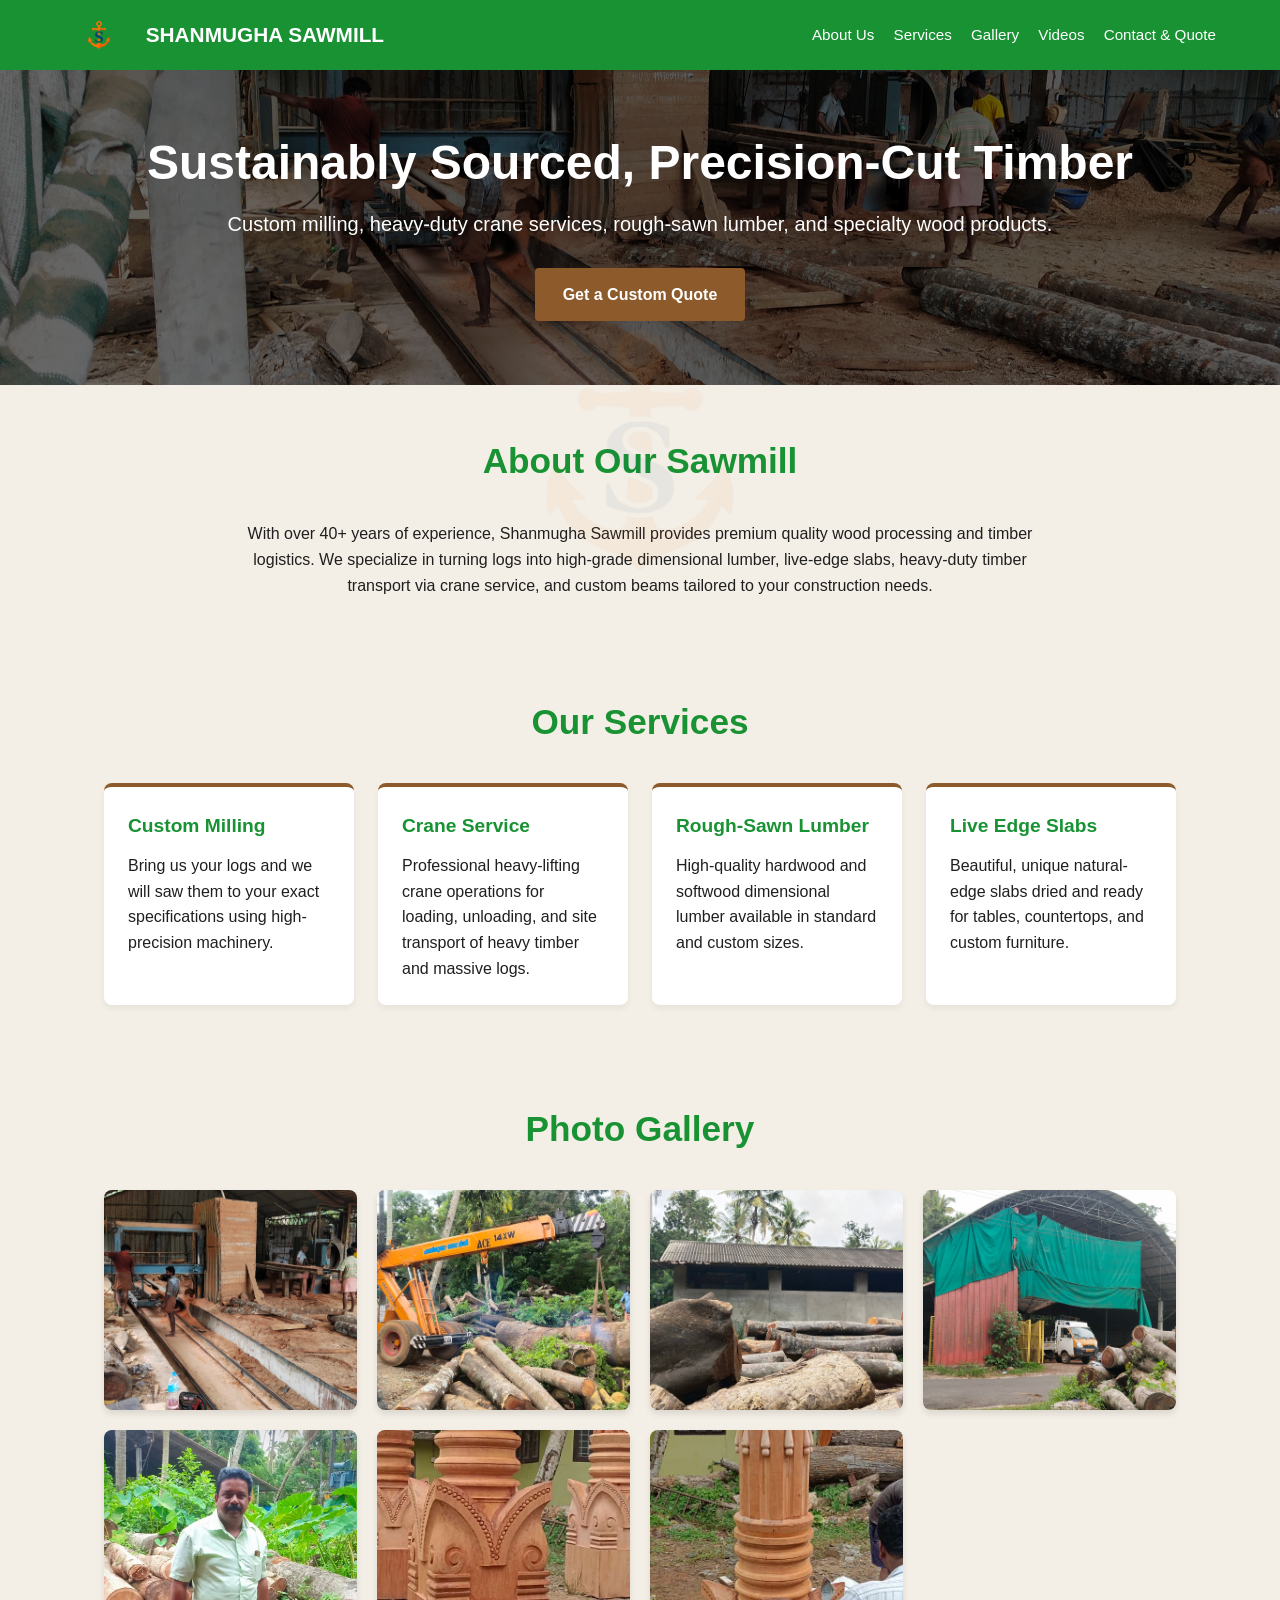
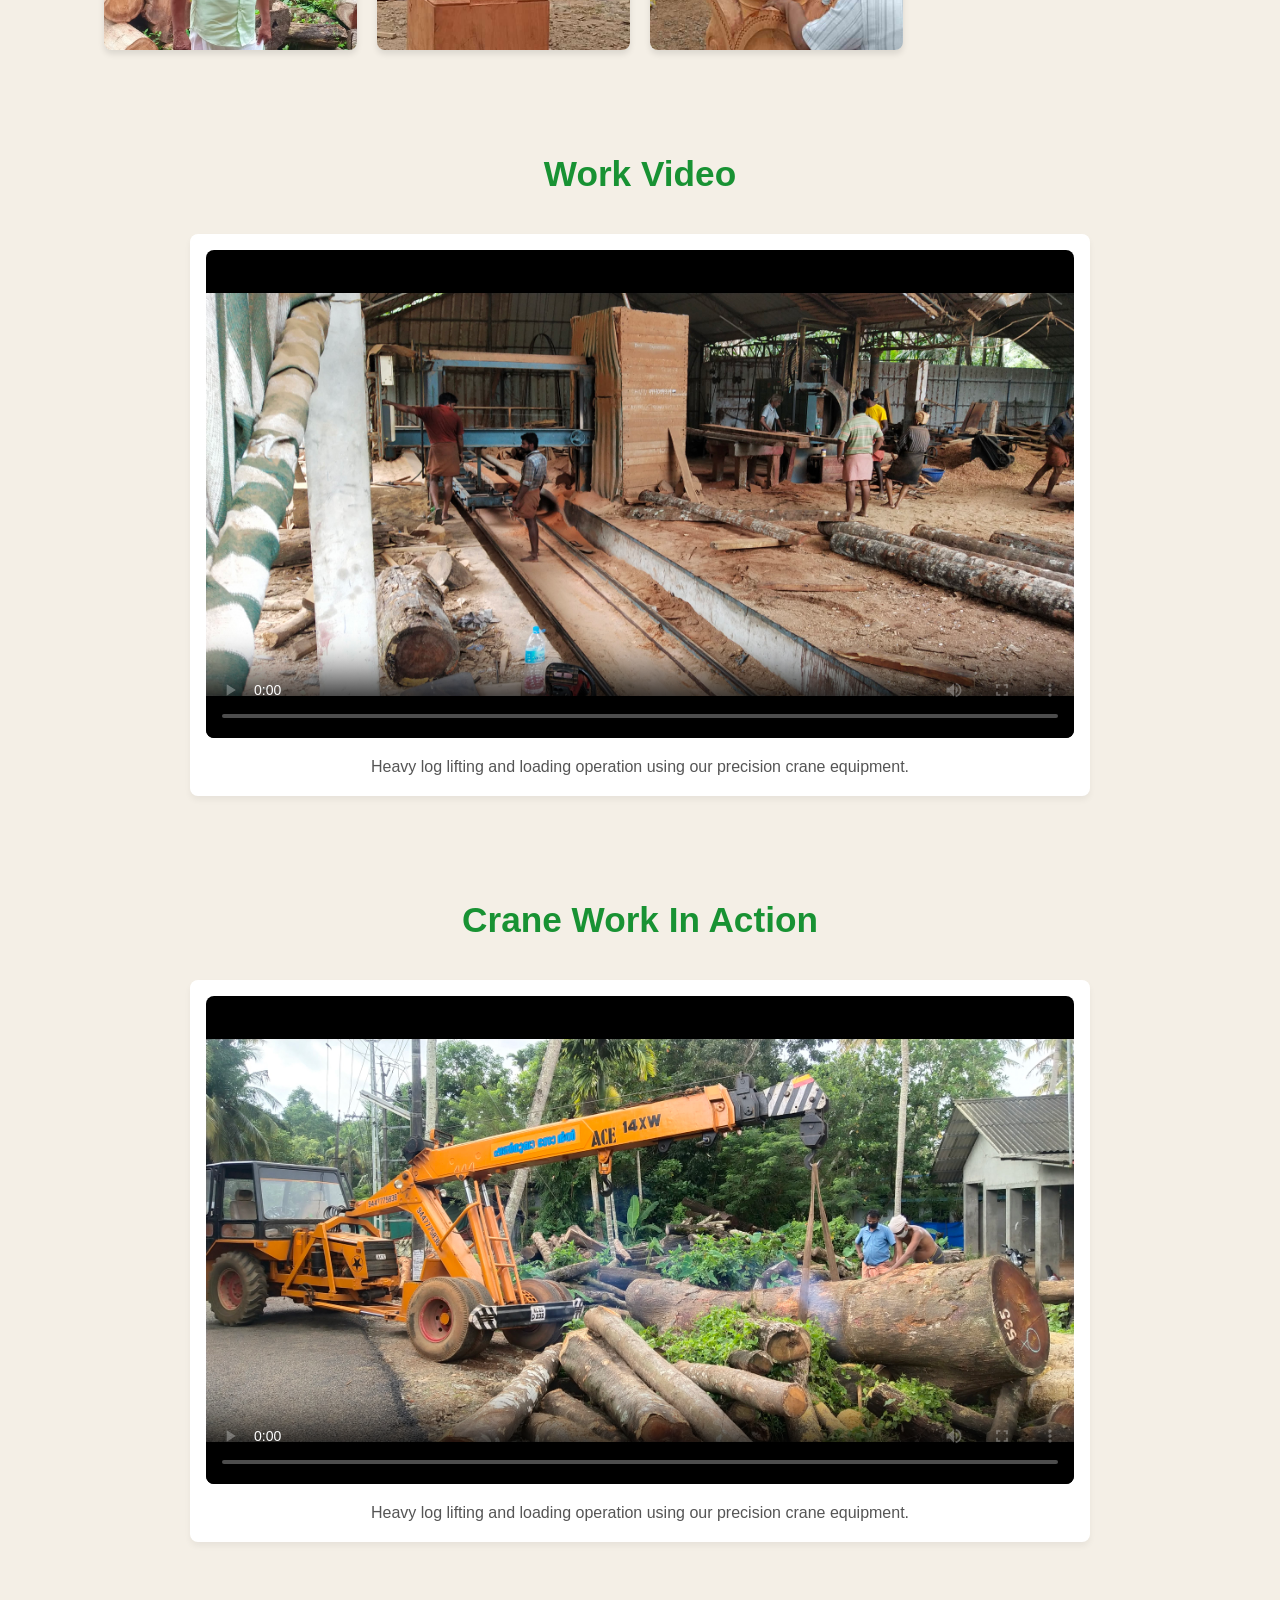
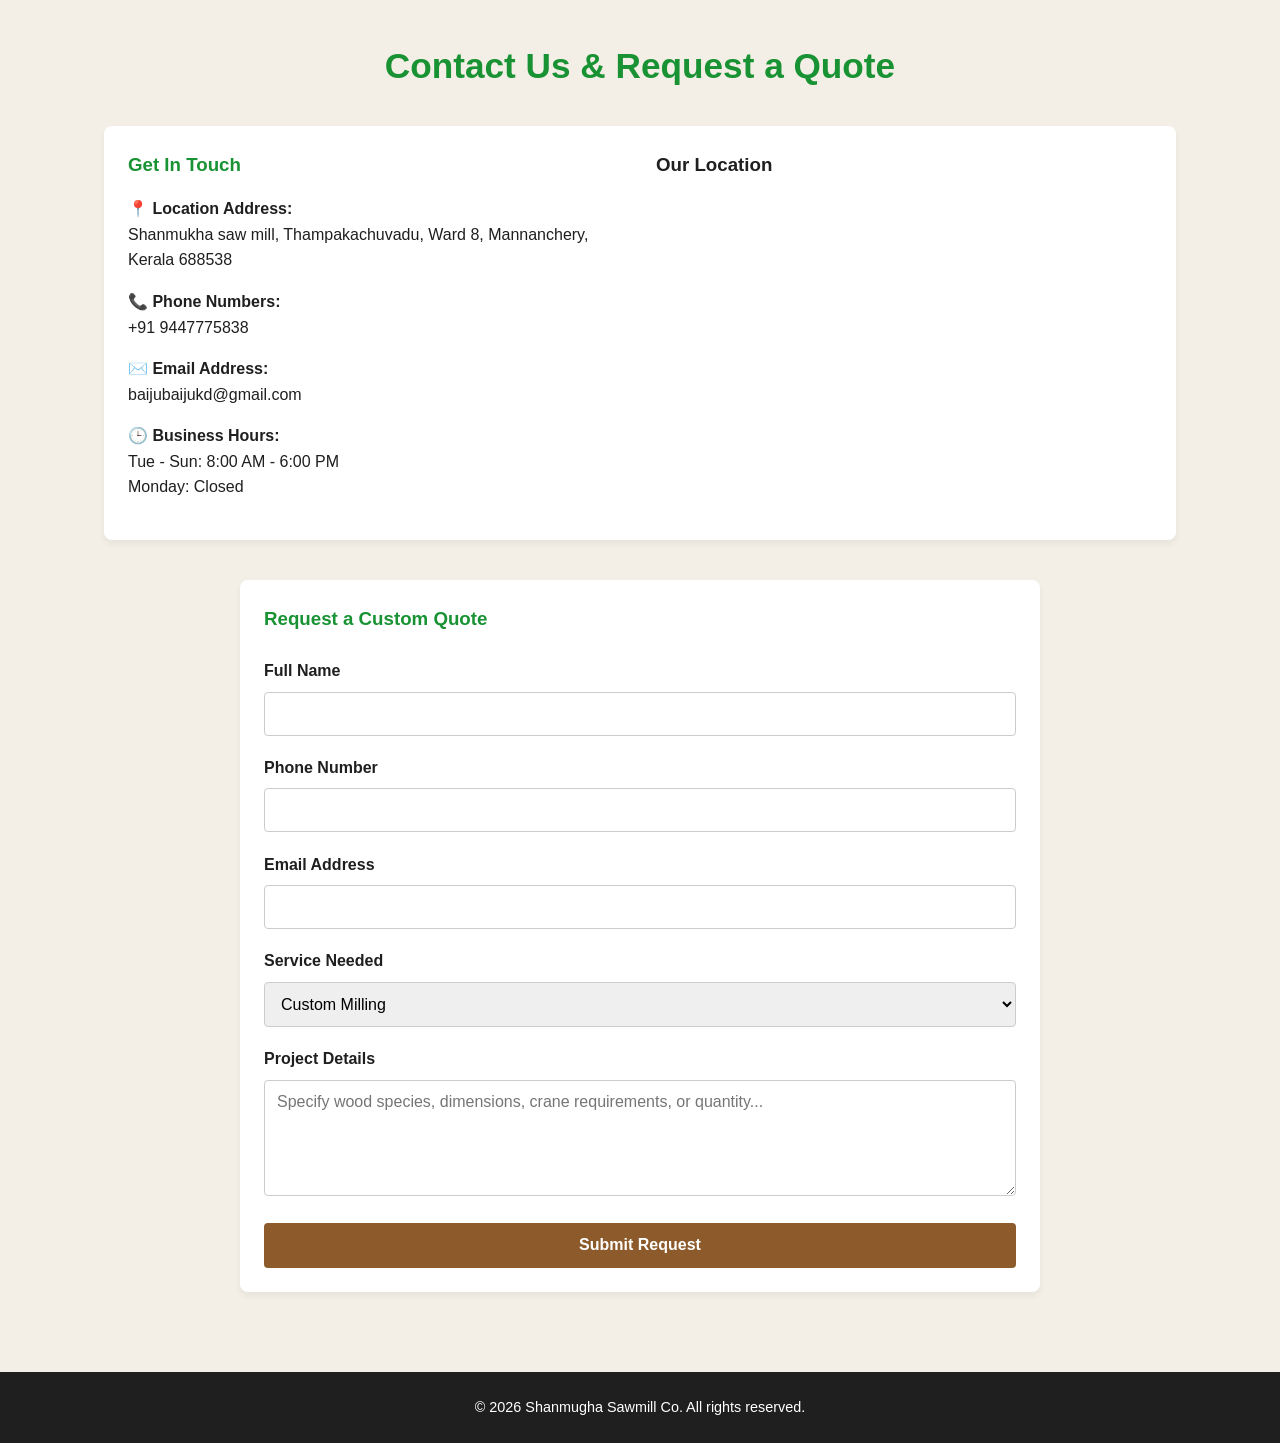
==== index.html @ 042739d2 "test" ====
<!DOCTYPE html>
<html lang="en">
<head>
    <meta charset="UTF-8">
    <meta name="viewport" content="width=device-width, initial-scale=1.0">
    <title>SHANMUGHA SAWMILL</title>
    <style>
        :root {
            --primary: #189233;
            --secondary: #8c5a2b;
            --light: #f4efe6;
            --dark: #1f1f1f;
            --accent: #d97724;
        }

        * {
            box-sizing: border-box;
            margin: 0;
            padding: 0;
            font-family: 'Segoe UI', Tahoma, Geneva, Verdana, sans-serif;
        }

        body {
            background-color: var(--light);
            color: var(--dark);
            line-height: 1.6;
            overflow-x: hidden;
        }

        /* Full page fixed background watermark */
        body::before {
            content: "";
            position: fixed;
            top: 50%;
            left: 50%;
            transform: translate(-50%, -50%);
            width: 80vw;
            max-width: 600px;
            height: 80vw;
            max-height: 600px;
            background-image: url('./image/logo.png');
            background-repeat: no-repeat;
            background-position: center;
            background-size: contain;
            opacity: 0.05;
            pointer-events: none;
            z-index: 0;
        }

        /* Ensure white cards sit cleanly on top */
        .card, .contact-container, .contact-form, .video-container {
            position: relative;
            z-index: 2;
        }

        header {
            background-color: var(--primary);
            color: white;
            padding: 1rem 5%;
            display: flex;
            justify-content: space-between;
            align-items: center;
            flex-wrap: wrap;
            gap: 1rem;
            position: sticky;
            top: 0;
            z-index: 100;
        }

        .logo {
            display: flex;
            align-items: center;
            gap: 0.75rem;
            font-size: 1.3rem;
            font-weight: bold;
            color: #fff;
            text-decoration: none;
        }

        .logo img {
            height: 38px;
            width: auto;
            object-fit: contain;
        }

        nav {
            display: flex;
            flex-wrap: wrap;
            gap: 0.8rem 1.2rem;
        }

        nav a {
            color: white;
            text-decoration: none;
            font-size: 0.95rem;
            transition: color 0.3s;
        }

        nav a:hover {
            color: var(--accent);
        }

        .hero {
            background: linear-gradient(rgba(0,0,0,0.6), rgba(0,0,0,0.6)), 
                        url('./image/photo1.jpg') center/cover no-repeat;
            color: white;
            text-align: center;
            padding: 4rem 1.25rem;
        }

        .hero h1 {
            font-size: clamp(1.8rem, 5vw, 3rem);
            margin-bottom: 1rem;
            line-height: 1.2;
        }

        .hero p {
            font-size: clamp(1rem, 3vw, 1.25rem);
            margin-bottom: 1.8rem;
        }

        .btn {
            background-color: var(--secondary);
            color: white;
            padding: 0.85rem 1.75rem;
            border: none;
            border-radius: 4px;
            font-weight: bold;
            cursor: pointer;
            text-decoration: none;
            display: inline-block;
            font-size: 1rem;
            text-align: center;
            transition: background-color 0.3s;
        }

        .btn:hover {
            background-color: var(--accent);
        }

        .section {
            padding: 3rem 5%;
            max-width: 1200px;
            margin: 0 auto;
        }

        .section-title {
            text-align: center;
            margin-bottom: 2rem;
            color: var(--primary);
            font-size: clamp(1.5rem, 4vw, 2.2rem);
        }

        .services-grid {
            display: grid;
            grid-template-columns: repeat(auto-fit, minmax(240px, 1fr));
            gap: 1.5rem;
        }

        .card {
            background: white;
            padding: 1.5rem;
            border-radius: 8px;
            box-shadow: 0 4px 6px rgba(0,0,0,0.05);
            border-top: 4px solid var(--secondary);
        }

        .card h3 {
            color: var(--primary);
            margin-bottom: 0.75rem;
            font-size: 1.2rem;
        }

        /* Gallery Grid */
        .gallery-grid {
            display: grid;
            grid-template-columns: repeat(auto-fit, minmax(240px, 1fr));
            gap: 1.25rem;
        }

        .gallery-item {
            overflow: hidden;
            border-radius: 8px;
            box-shadow: 0 4px 6px rgba(0,0,0,0.1);
            height: 220px;
        }

        .gallery-item img {
            width: 100%;
            height: 100%;
            object-fit: cover;
            transition: transform 0.3s ease;
        }

        .gallery-item img:hover {
            transform: scale(1.05);
        }

        /* Video Showcase Section */
        .video-container {
            max-width: 900px;
            margin: 0 auto;
            background: white;
            padding: 1rem;
            border-radius: 8px;
            box-shadow: 0 4px 6px rgba(0,0,0,0.05);
            text-align: center;
        }

        .video-wrapper {
            position: relative;
            padding-bottom: 56.25%; /* 16:9 aspect ratio */
            height: 0;
            overflow: hidden;
            border-radius: 8px;
            background-color: #000;
        }

        .video-wrapper video,
        .video-wrapper iframe {
            position: absolute;
            top: 0;
            left: 0;
            width: 100%;
            height: 100%;
            border: 0;
        }

        /* Contact Details & Map */
        .contact-container {
            display: grid;
            grid-template-columns: repeat(auto-fit, minmax(280px, 1fr));
            gap: 2rem;
            background: white;
            padding: 1.5rem;
            border-radius: 8px;
            box-shadow: 0 4px 6px rgba(0,0,0,0.05);
            margin-bottom: 2.5rem;
        }

        .contact-info h3 {
            color: var(--primary);
            margin-bottom: 1rem;
        }

        .contact-info p {
            margin-bottom: 1rem;
            font-size: 1rem;
            word-wrap: break-word;
        }

        .map-responsive {
            overflow: hidden;
            padding-bottom: 65%;
            position: relative;
            height: 0;
            border-radius: 8px;
        }

        .map-responsive iframe {
            left: 0;
            top: 0;
            height: 100%;
            width: 100%;
            position: absolute;
            border: 0;
        }

        .contact-form {
            background: white;
            padding: 1.5rem;
            border-radius: 8px;
            box-shadow: 0 4px 6px rgba(0,0,0,0.05);
            max-width: 800px;
            margin: 0 auto;
        }

        .form-group {
            margin-bottom: 1.2rem;
        }

        .form-group label {
            display: block;
            margin-bottom: 0.5rem;
            font-weight: bold;
        }

        .form-group input, 
        .form-group textarea,
        .form-group select {
            width: 100%;
            padding: 0.75rem;
            border: 1px solid #ccc;
            border-radius: 4px;
            font-size: 1rem;
        }

        footer {
            background-color: var(--dark);
            color: white;
            text-align: center;
            padding: 1.5rem 1rem;
            margin-top: 2rem;
            font-size: 0.9rem;
        }

        /* Small screen adjustments */
        @media (max-width: 600px) {
            header {
                justify-content: center;
                text-align: center;
            }

            nav {
                justify-content: center;
                gap: 0.6rem 1rem;
            }

            .section {
                padding: 2.5rem 4%;
            }

            .card, .contact-form, .contact-container, .video-container {
                padding: 1.25rem;
            }

            .gallery-grid {
                grid-template-columns: repeat(auto-fit, minmax(140px, 1fr));
                gap: 0.75rem;
            }

            .gallery-item {
                height: 150px;
            }
        }
    </style>
</head>
<body>

    <header>
        <a href="#" class="logo">
            <img src="./image/logo.png" alt="Shanmugha Sawmill Logo">
            <span>SHANMUGHA SAWMILL</span>
        </a>
        <nav>
            <a href="#about">About Us</a>
            <a href="#services">Services</a>
            <a href="#gallery">Gallery</a>
            <a href="#videos">Videos</a>
            <a href="#contact">Contact & Quote</a>
        </nav>
    </header>

    <section class="hero">
        <h1>Sustainably Sourced, Precision-Cut Timber</h1>
        <p>Custom milling, heavy-duty crane services, rough-sawn lumber, and specialty wood products.</p>
        <a href="#contact" class="btn">Get a Custom Quote</a>
    </section>

    <section id="about" class="section">
        <h2 class="section-title">About Our Sawmill</h2>
        <p style="text-align: center; max-width: 800px; margin: 0 auto;">
            With over 40+ years of experience, Shanmugha Sawmill provides premium quality wood processing and timber logistics. 
            We specialize in turning logs into high-grade dimensional lumber, live-edge slabs, heavy-duty timber transport via crane service,
            and custom beams tailored to your construction needs.
        </p>
    </section>

    <section id="services" class="section">
        <h2 class="section-title">Our Services</h2>
        <div class="services-grid">
            <div class="card">
                <h3>Custom Milling</h3>
                <p>Bring us your logs and we will saw them to your exact specifications using high-precision machinery.</p>
            </div>
            <div class="card">
                <h3>Crane Service</h3>
                <p>Professional heavy-lifting crane operations for loading, unloading, and site transport of heavy timber and massive logs.</p>
            </div>
            <div class="card">
                <h3>Rough-Sawn Lumber</h3>
                <p>High-quality hardwood and softwood dimensional lumber available in standard and custom sizes.</p>
            </div>
            <div class="card">
                <h3>Live Edge Slabs</h3>
                <p>Beautiful, unique natural-edge slabs dried and ready for tables, countertops, and custom furniture.</p>
            </div>
        </div>
    </section>

    <!-- Gallery Section -->
    <section id="gallery" class="section">
        <h2 class="section-title">Photo Gallery</h2>
        <div class="gallery-grid">
            <div class="gallery-item">
                <img src="./image/photo1.jpg" alt="Sawmill operations">
            </div>
            <div class="gallery-item">
                <img src="./image/crane.jpg" alt="Crane lifting logs">
            </div>
            <div class="gallery-item">
                <img src="./image/woods.jpg" alt="Timber stock">
            </div>
            <div class="gallery-item">
                <img src="./image/front.jpg" alt="Sawmill frontview">
            </div>
            <div class="gallery-item">
                <img src="./image/owner.jpeg" alt="owner photo">
            </div>
            <div class="gallery-item">
                <img src="./image/pillar2.jpeg" alt="pillar photo">
            </div>
            <div class="gallery-item">
                <img src="./image/pillar3.jpeg" alt="pillar photo">
            </div>
        </div>
    </section>

    <!-- Video Showcase Section -->
    <section id="videos" class="section">
        <h2 class="section-title">Work Video</h2>
        <div class="video-container">
            <div class="video-wrapper">
                <video controls poster="./image/photo1.jpg">
                    <source src="/video/work.mp4" type="video/mp4">
                    Your browser does not support the video tag.
                </video>
            </div>
            <p style="margin-top: 1rem; color: #555;">Heavy log lifting and loading operation using our precision crane equipment.</p>
        </div>
    </section>

    <section class="section">
        <h2 class="section-title">Crane Work In Action</h2>
        <div class="video-container">
            <div class="video-wrapper">
                <video controls poster="./image/crane.jpg">
                    <source src="./video/crane.mp4" type="video/mp4">
                    Your browser does not support the video tag.
                </video>
            </div>
            <p style="margin-top: 1rem; color: #555;">Heavy log lifting and loading operation using our precision crane equipment.</p>
        </div>
    </section>

    <section id="contact" class="section">
        <h2 class="section-title">Contact Us & Request a Quote</h2>

        <!-- Contact Information & Map -->
        <div class="contact-container">
            <div class="contact-info">
                <h3>Get In Touch</h3>
                <p><strong>📍 Location Address:</strong><br>
                   Shanmukha saw mill, Thampakachuvadu, Ward 8, Mannanchery, Kerala 688538
                </p>
                <p><strong>📞 Phone Numbers:</strong><br>
                   +91 9447775838
                </p>
                <p><strong>✉️ Email Address:</strong><br>
                   baijubaijukd@gmail.com
                </p>
                <p><strong>🕒 Business Hours:</strong><br>
                   Tue - Sun: 8:00 AM - 6:00 PM<br>
                   Monday: Closed
                </p>
            </div>
            <div class="contact-map">
                <h3>Our Location</h3>
                <div class="map-responsive">
                    <iframe src="https://www.google.com/maps/embed?pb=!1m18!1m12!1m3!1d3934.4768832665886!2d76.35104597573049!3d9.554095190529742!2m3!1f0!2f0!3f0!3m2!1i1024!2i768!4f13.1!3m3!1m2!1s0x3b0887c8699c5d31%3A0x6a9cfd3db37e5f36!2sShanmukha%20saw%20mill!5e0!3m2!1sen!2sin!4v1786287077696!5m2!1sen!2sin" allowfullscreen="" loading="lazy"></iframe>
                </div>
            </div>
        </div>

        <!-- Quote Form -->
        <form class="contact-form" action="#" method="POST">
            <h3 style="margin-bottom: 1.5rem; color: var(--primary);">Request a Custom Quote</h3>
            <div class="form-group">
                <label for="name">Full Name</label>
                <input type="text" id="name" name="name" required>
            </div>
            <div class="form-group">
                <label for="phone">Phone Number</label>
                <input type="tel" id="phone" name="phone" required>
            </div>
            <div class="form-group">
                <label for="email">Email Address</label>
                <input type="email" id="email" name="email" required>
            </div>
            <div class="form-group">
                <label for="service">Service Needed</label>
                <select id="service" name="service">
                    <option value="milling">Custom Milling</option>
                    <option value="crane">Crane Service & Heavy Transport</option>
                    <option value="lumber">Dimensional Lumber Order</option>
                    <option value="slabs">Live Edge Slabs</option>
                    <option value="other">Other Inquiry</option>
                </select>
            </div>
            <div class="form-group">
                <label for="message">Project Details</label>
                <textarea id="message" name="message" rows="5" placeholder="Specify wood species, dimensions, crane requirements, or quantity..." required></textarea>
            </div>
            <button type="submit" class="btn" style="width: 100%;">Submit Request</button>
        </form>
    </section>

    <footer>
        <p>&copy; 2026 Shanmugha Sawmill Co. All rights reserved.</p>
    </footer>

</body>
</html>
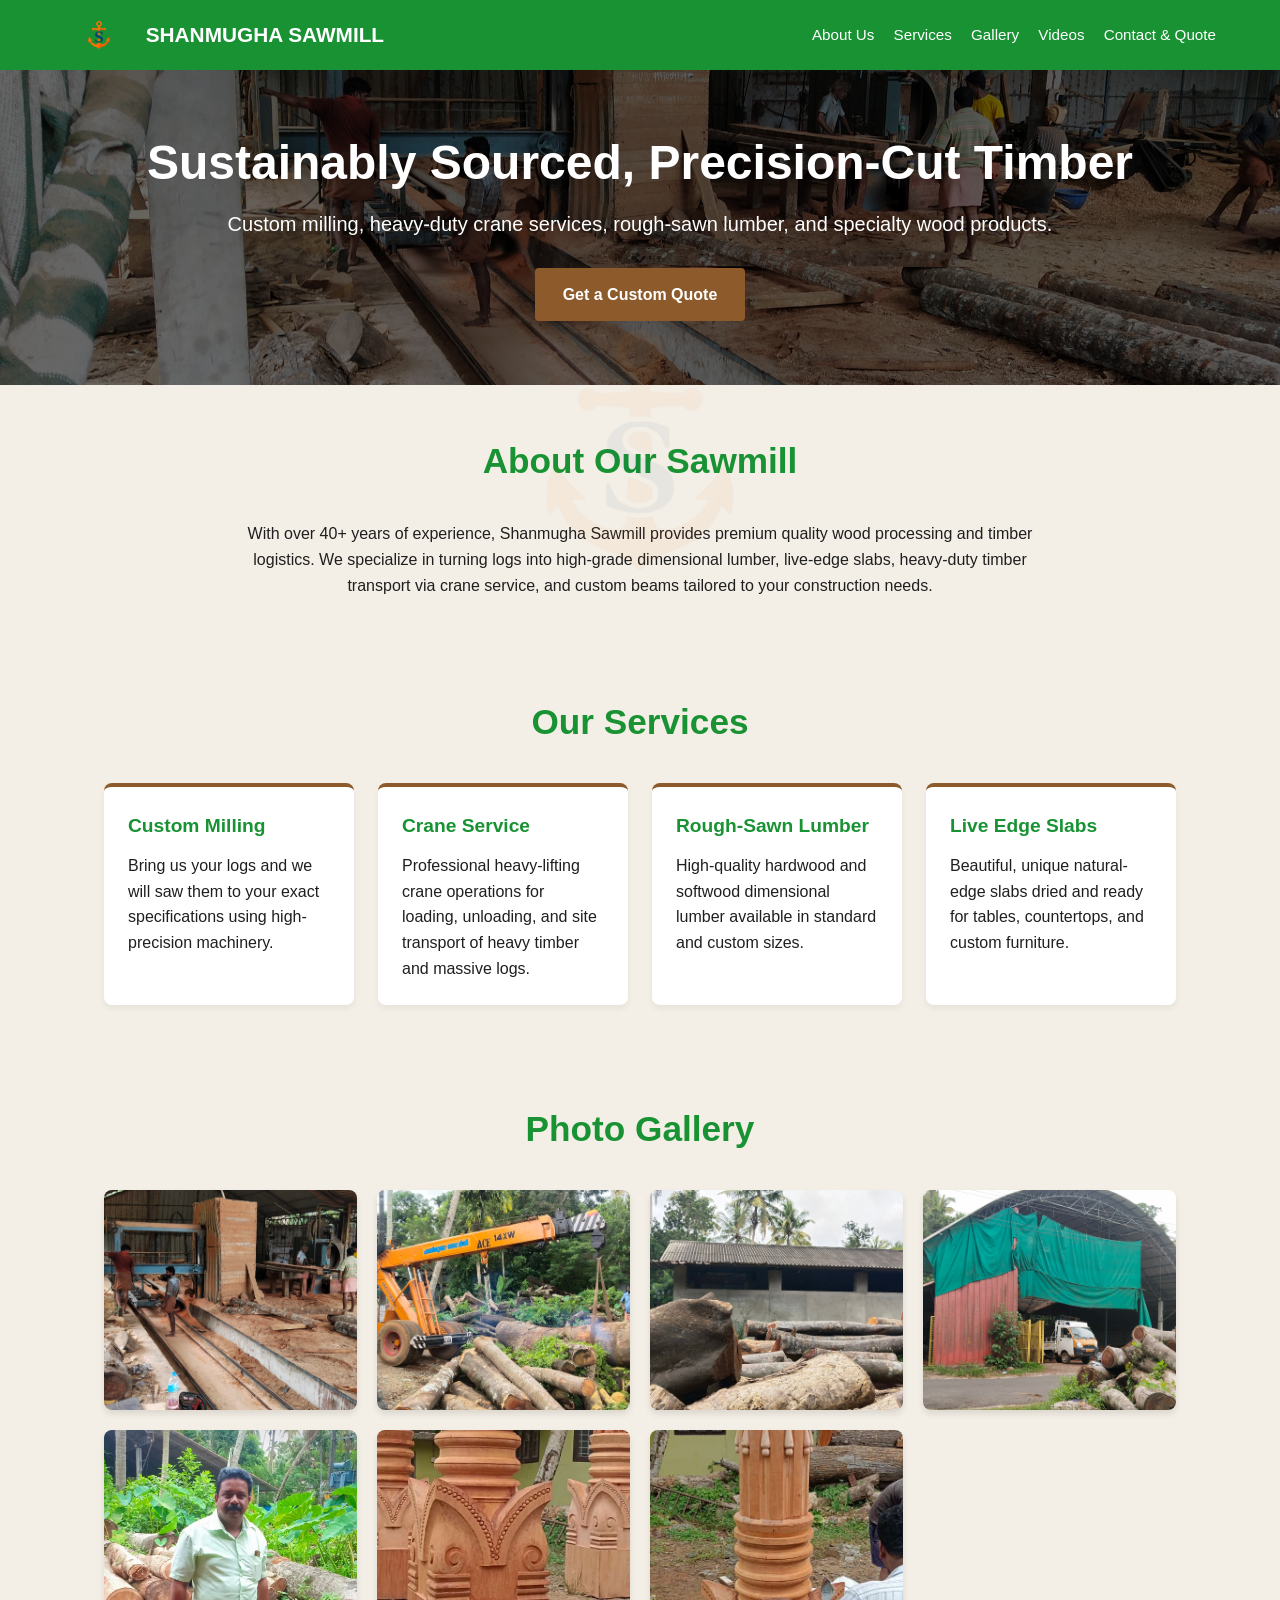
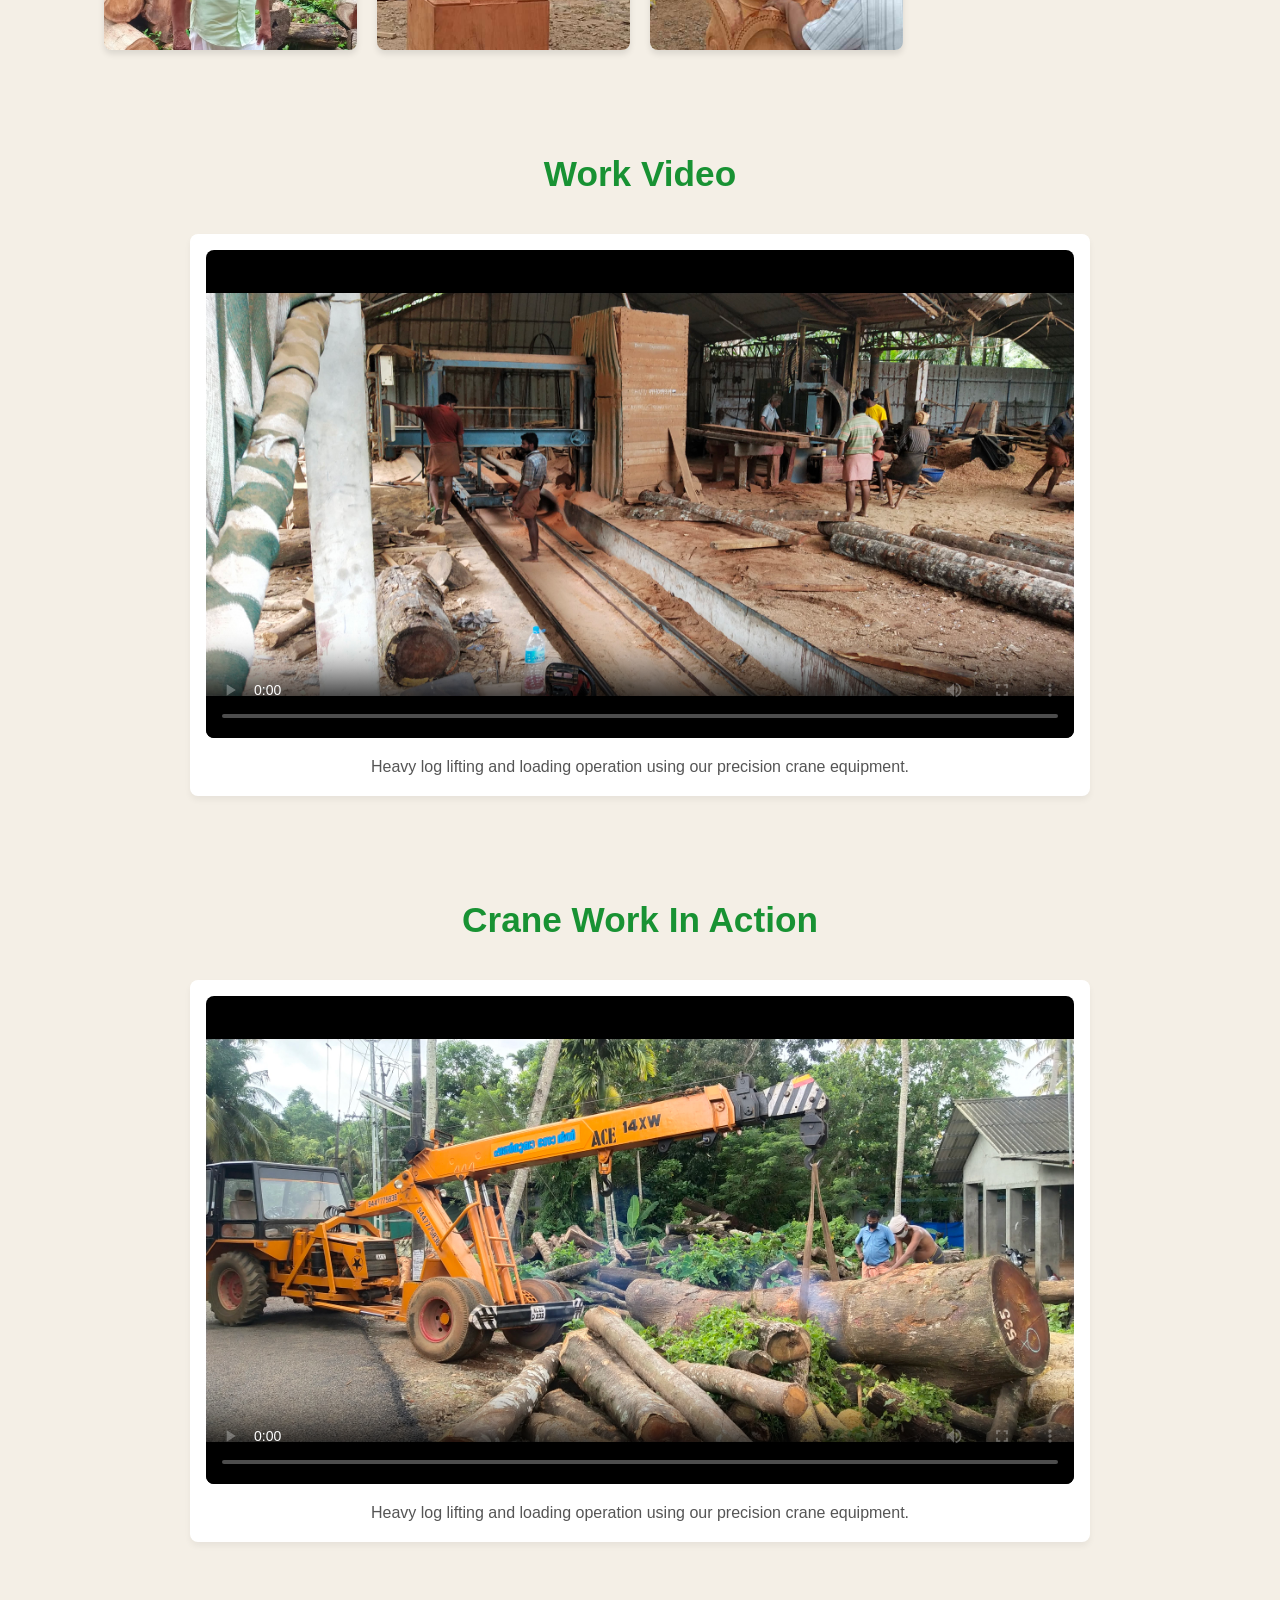
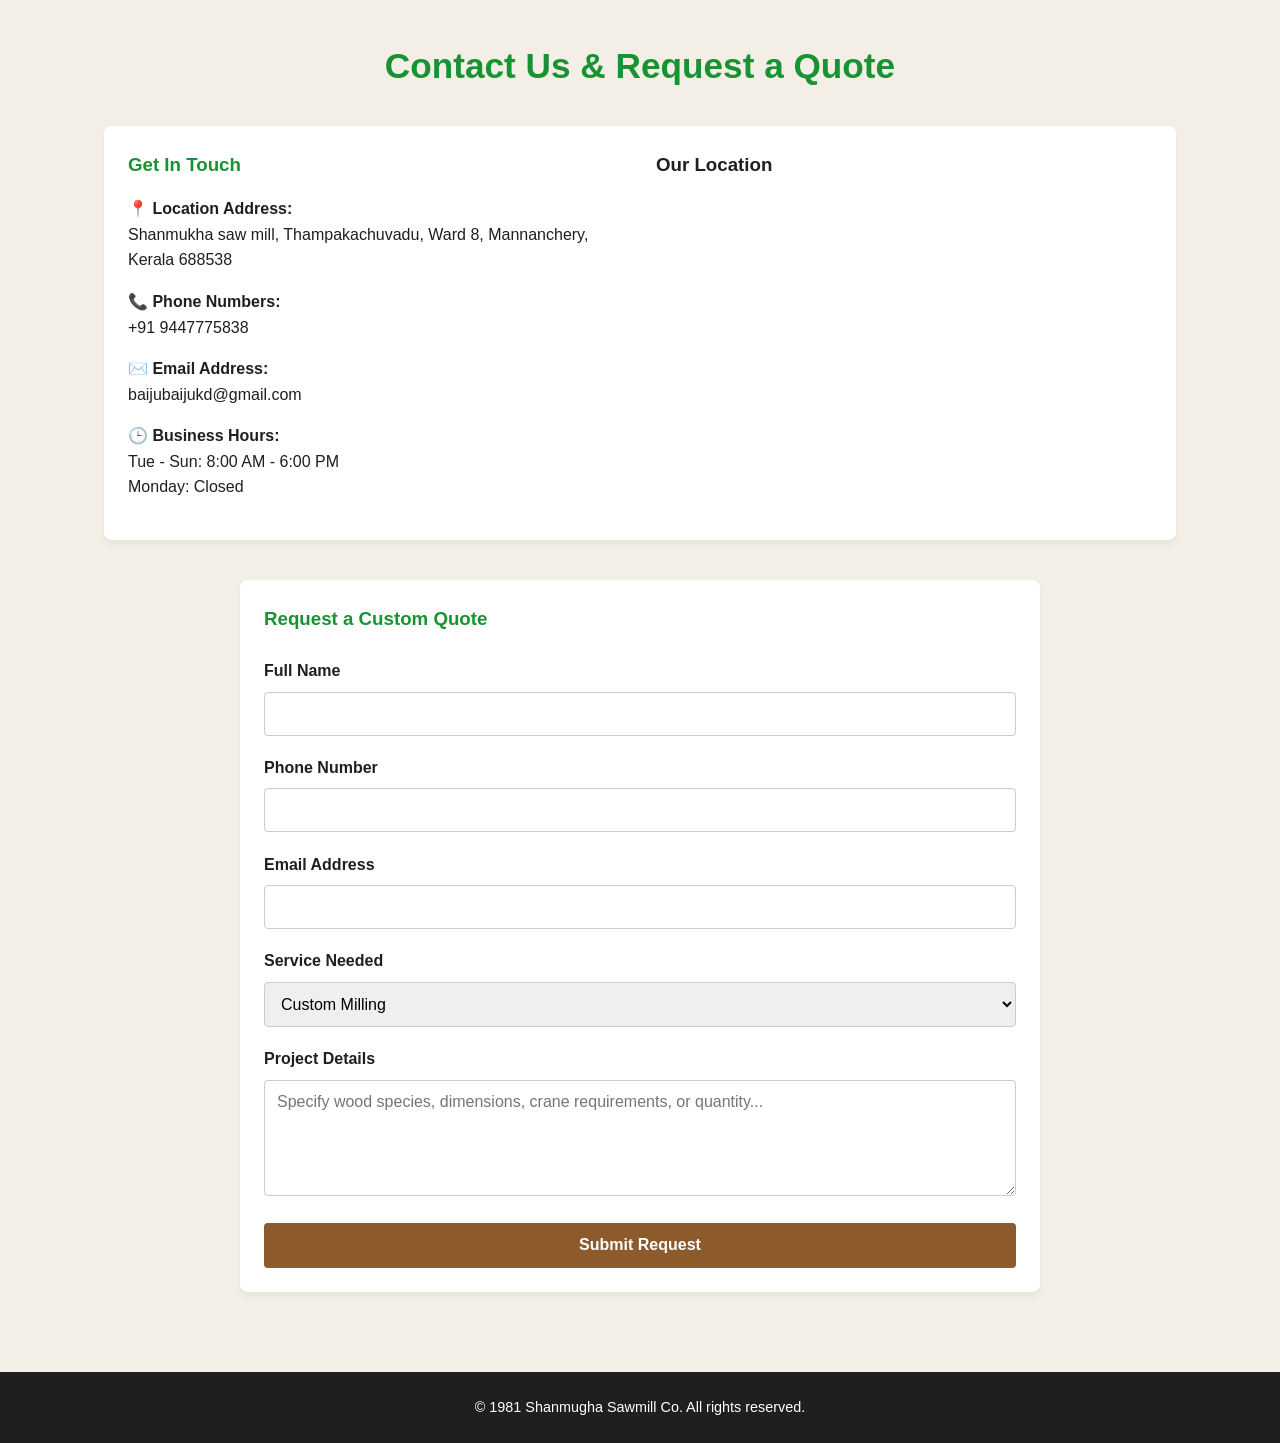
==== commit 3a93f48a: "test" ====
--- a/index.html
+++ b/index.html
@@ -4,336 +4,8 @@
     <meta charset="UTF-8">
     <meta name="viewport" content="width=device-width, initial-scale=1.0">
     <title>SHANMUGHA SAWMILL</title>
-    <style>
-        :root {
-            --primary: #189233;
-            --secondary: #8c5a2b;
-            --light: #f4efe6;
-            --dark: #1f1f1f;
-            --accent: #d97724;
-        }
-
-        * {
-            box-sizing: border-box;
-            margin: 0;
-            padding: 0;
-            font-family: 'Segoe UI', Tahoma, Geneva, Verdana, sans-serif;
-        }
-
-        body {
-            background-color: var(--light);
-            color: var(--dark);
-            line-height: 1.6;
-            overflow-x: hidden;
-        }
-
-        /* Full page fixed background watermark */
-        body::before {
-            content: "";
-            position: fixed;
-            top: 50%;
-            left: 50%;
-            transform: translate(-50%, -50%);
-            width: 80vw;
-            max-width: 600px;
-            height: 80vw;
-            max-height: 600px;
-            background-image: url('./image/logo.png');
-            background-repeat: no-repeat;
-            background-position: center;
-            background-size: contain;
-            opacity: 0.05;
-            pointer-events: none;
-            z-index: 0;
-        }
-
-        /* Ensure white cards sit cleanly on top */
-        .card, .contact-container, .contact-form, .video-container {
-            position: relative;
-            z-index: 2;
-        }
-
-        header {
-            background-color: var(--primary);
-            color: white;
-            padding: 1rem 5%;
-            display: flex;
-            justify-content: space-between;
-            align-items: center;
-            flex-wrap: wrap;
-            gap: 1rem;
-            position: sticky;
-            top: 0;
-            z-index: 100;
-        }
-
-        .logo {
-            display: flex;
-            align-items: center;
-            gap: 0.75rem;
-            font-size: 1.3rem;
-            font-weight: bold;
-            color: #fff;
-            text-decoration: none;
-        }
-
-        .logo img {
-            height: 38px;
-            width: auto;
-            object-fit: contain;
-        }
-
-        nav {
-            display: flex;
-            flex-wrap: wrap;
-            gap: 0.8rem 1.2rem;
-        }
-
-        nav a {
-            color: white;
-            text-decoration: none;
-            font-size: 0.95rem;
-            transition: color 0.3s;
-        }
-
-        nav a:hover {
-            color: var(--accent);
-        }
-
-        .hero {
-            background: linear-gradient(rgba(0,0,0,0.6), rgba(0,0,0,0.6)), 
-                        url('./image/photo1.jpg') center/cover no-repeat;
-            color: white;
-            text-align: center;
-            padding: 4rem 1.25rem;
-        }
-
-        .hero h1 {
-            font-size: clamp(1.8rem, 5vw, 3rem);
-            margin-bottom: 1rem;
-            line-height: 1.2;
-        }
-
-        .hero p {
-            font-size: clamp(1rem, 3vw, 1.25rem);
-            margin-bottom: 1.8rem;
-        }
-
-        .btn {
-            background-color: var(--secondary);
-            color: white;
-            padding: 0.85rem 1.75rem;
-            border: none;
-            border-radius: 4px;
-            font-weight: bold;
-            cursor: pointer;
-            text-decoration: none;
-            display: inline-block;
-            font-size: 1rem;
-            text-align: center;
-            transition: background-color 0.3s;
-        }
-
-        .btn:hover {
-            background-color: var(--accent);
-        }
-
-        .section {
-            padding: 3rem 5%;
-            max-width: 1200px;
-            margin: 0 auto;
-        }
-
-        .section-title {
-            text-align: center;
-            margin-bottom: 2rem;
-            color: var(--primary);
-            font-size: clamp(1.5rem, 4vw, 2.2rem);
-        }
-
-        .services-grid {
-            display: grid;
-            grid-template-columns: repeat(auto-fit, minmax(240px, 1fr));
-            gap: 1.5rem;
-        }
-
-        .card {
-            background: white;
-            padding: 1.5rem;
-            border-radius: 8px;
-            box-shadow: 0 4px 6px rgba(0,0,0,0.05);
-            border-top: 4px solid var(--secondary);
-        }
-
-        .card h3 {
-            color: var(--primary);
-            margin-bottom: 0.75rem;
-            font-size: 1.2rem;
-        }
-
-        /* Gallery Grid */
-        .gallery-grid {
-            display: grid;
-            grid-template-columns: repeat(auto-fit, minmax(240px, 1fr));
-            gap: 1.25rem;
-        }
-
-        .gallery-item {
-            overflow: hidden;
-            border-radius: 8px;
-            box-shadow: 0 4px 6px rgba(0,0,0,0.1);
-            height: 220px;
-        }
-
-        .gallery-item img {
-            width: 100%;
-            height: 100%;
-            object-fit: cover;
-            transition: transform 0.3s ease;
-        }
-
-        .gallery-item img:hover {
-            transform: scale(1.05);
-        }
-
-        /* Video Showcase Section */
-        .video-container {
-            max-width: 900px;
-            margin: 0 auto;
-            background: white;
-            padding: 1rem;
-            border-radius: 8px;
-            box-shadow: 0 4px 6px rgba(0,0,0,0.05);
-            text-align: center;
-        }
-
-        .video-wrapper {
-            position: relative;
-            padding-bottom: 56.25%; /* 16:9 aspect ratio */
-            height: 0;
-            overflow: hidden;
-            border-radius: 8px;
-            background-color: #000;
-        }
-
-        .video-wrapper video,
-        .video-wrapper iframe {
-            position: absolute;
-            top: 0;
-            left: 0;
-            width: 100%;
-            height: 100%;
-            border: 0;
-        }
-
-        /* Contact Details & Map */
-        .contact-container {
-            display: grid;
-            grid-template-columns: repeat(auto-fit, minmax(280px, 1fr));
-            gap: 2rem;
-            background: white;
-            padding: 1.5rem;
-            border-radius: 8px;
-            box-shadow: 0 4px 6px rgba(0,0,0,0.05);
-            margin-bottom: 2.5rem;
-        }
-
-        .contact-info h3 {
-            color: var(--primary);
-            margin-bottom: 1rem;
-        }
-
-        .contact-info p {
-            margin-bottom: 1rem;
-            font-size: 1rem;
-            word-wrap: break-word;
-        }
-
-        .map-responsive {
-            overflow: hidden;
-            padding-bottom: 65%;
-            position: relative;
-            height: 0;
-            border-radius: 8px;
-        }
-
-        .map-responsive iframe {
-            left: 0;
-            top: 0;
-            height: 100%;
-            width: 100%;
-            position: absolute;
-            border: 0;
-        }
-
-        .contact-form {
-            background: white;
-            padding: 1.5rem;
-            border-radius: 8px;
-            box-shadow: 0 4px 6px rgba(0,0,0,0.05);
-            max-width: 800px;
-            margin: 0 auto;
-        }
-
-        .form-group {
-            margin-bottom: 1.2rem;
-        }
-
-        .form-group label {
-            display: block;
-            margin-bottom: 0.5rem;
-            font-weight: bold;
-        }
-
-        .form-group input, 
-        .form-group textarea,
-        .form-group select {
-            width: 100%;
-            padding: 0.75rem;
-            border: 1px solid #ccc;
-            border-radius: 4px;
-            font-size: 1rem;
-        }
-
-        footer {
-            background-color: var(--dark);
-            color: white;
-            text-align: center;
-            padding: 1.5rem 1rem;
-            margin-top: 2rem;
-            font-size: 0.9rem;
-        }
-
-        /* Small screen adjustments */
-        @media (max-width: 600px) {
-            header {
-                justify-content: center;
-                text-align: center;
-            }
-
-            nav {
-                justify-content: center;
-                gap: 0.6rem 1rem;
-            }
-
-            .section {
-                padding: 2.5rem 4%;
-            }
-
-            .card, .contact-form, .contact-container, .video-container {
-                padding: 1.25rem;
-            }
-
-            .gallery-grid {
-                grid-template-columns: repeat(auto-fit, minmax(140px, 1fr));
-                gap: 0.75rem;
-            }
-
-            .gallery-item {
-                height: 150px;
-            }
-        }
-    </style>
+    <!-- Linked CSS File -->
+    <link rel="stylesheet" href="style.css">
 </head>
 <body>
 
@@ -359,7 +31,7 @@
 
     <section id="about" class="section">
         <h2 class="section-title">About Our Sawmill</h2>
-        <p style="text-align: center; max-width: 800px; margin: 0 auto;">
+        <p class="about-text">
             With over 40+ years of experience, Shanmugha Sawmill provides premium quality wood processing and timber logistics. 
             We specialize in turning logs into high-grade dimensional lumber, live-edge slabs, heavy-duty timber transport via crane service,
             and custom beams tailored to your construction needs.
@@ -426,7 +98,7 @@
                     Your browser does not support the video tag.
                 </video>
             </div>
-            <p style="margin-top: 1rem; color: #555;">Heavy log lifting and loading operation using our precision crane equipment.</p>
+            <p class="video-caption">Heavy log lifting and loading operation using our precision crane equipment.</p>
         </div>
     </section>
 
@@ -439,7 +111,7 @@
                     Your browser does not support the video tag.
                 </video>
             </div>
-            <p style="margin-top: 1rem; color: #555;">Heavy log lifting and loading operation using our precision crane equipment.</p>
+            <p class="video-caption">Heavy log lifting and loading operation using our precision crane equipment.</p>
         </div>
     </section>
 
@@ -474,7 +146,7 @@
 
         <!-- Quote Form -->
         <form class="contact-form" action="#" method="POST">
-            <h3 style="margin-bottom: 1.5rem; color: var(--primary);">Request a Custom Quote</h3>
+            <h3 class="form-title">Request a Custom Quote</h3>
             <div class="form-group">
                 <label for="name">Full Name</label>
                 <input type="text" id="name" name="name" required>
@@ -501,12 +173,12 @@
                 <label for="message">Project Details</label>
                 <textarea id="message" name="message" rows="5" placeholder="Specify wood species, dimensions, crane requirements, or quantity..." required></textarea>
             </div>
-            <button type="submit" class="btn" style="width: 100%;">Submit Request</button>
+            <button type="submit" class="btn btn-full">Submit Request</button>
         </form>
     </section>
 
     <footer>
-        <p>&copy; 2026 Shanmugha Sawmill Co. All rights reserved.</p>
+        <p>&copy; 1981 Shanmugha Sawmill Co. All rights reserved.</p>
     </footer>
 
 </body>
--- a/style.css
+++ b/style.css
@@ -0,0 +1,348 @@
+:root {
+    --primary: #189233;
+    --secondary: #8c5a2b;
+    --light: #f4efe6;
+    --dark: #1f1f1f;
+    --accent: #d97724;
+}
+
+* {
+    box-sizing: border-box;
+    margin: 0;
+    padding: 0;
+    font-family: 'Segoe UI', Tahoma, Geneva, Verdana, sans-serif;
+}
+
+body {
+    background-color: var(--light);
+    color: var(--dark);
+    line-height: 1.6;
+    overflow-x: hidden;
+}
+
+/* Full page fixed background watermark */
+body::before {
+    content: "";
+    position: fixed;
+    top: 50%;
+    left: 50%;
+    transform: translate(-50%, -50%);
+    width: 80vw;
+    max-width: 600px;
+    height: 80vw;
+    max-height: 600px;
+    background-image: url('./image/logo.png');
+    background-repeat: no-repeat;
+    background-position: center;
+    background-size: contain;
+    opacity: 0.05;
+    pointer-events: none;
+    z-index: 0;
+}
+
+/* Ensure white cards sit cleanly on top */
+.card, .contact-container, .contact-form, .video-container {
+    position: relative;
+    z-index: 2;
+}
+
+header {
+    background-color: var(--primary);
+    color: white;
+    padding: 1rem 5%;
+    display: flex;
+    justify-content: space-between;
+    align-items: center;
+    flex-wrap: wrap;
+    gap: 1rem;
+    position: sticky;
+    top: 0;
+    z-index: 100;
+}
+
+.logo {
+    display: flex;
+    align-items: center;
+    gap: 0.75rem;
+    font-size: 1.3rem;
+    font-weight: bold;
+    color: #fff;
+    text-decoration: none;
+}
+
+.logo img {
+    height: 38px;
+    width: auto;
+    object-fit: contain;
+}
+
+nav {
+    display: flex;
+    flex-wrap: wrap;
+    gap: 0.8rem 1.2rem;
+}
+
+nav a {
+    color: white;
+    text-decoration: none;
+    font-size: 0.95rem;
+    transition: color 0.3s;
+}
+
+nav a:hover {
+    color: var(--accent);
+}
+
+.hero {
+    background: linear-gradient(rgba(0,0,0,0.6), rgba(0,0,0,0.6)), 
+                url('./image/photo1.jpg') center/cover no-repeat;
+    color: white;
+    text-align: center;
+    padding: 4rem 1.25rem;
+}
+
+.hero h1 {
+    font-size: clamp(1.8rem, 5vw, 3rem);
+    margin-bottom: 1rem;
+    line-height: 1.2;
+}
+
+.hero p {
+    font-size: clamp(1rem, 3vw, 1.25rem);
+    margin-bottom: 1.8rem;
+}
+
+.btn {
+    background-color: var(--secondary);
+    color: white;
+    padding: 0.85rem 1.75rem;
+    border: none;
+    border-radius: 4px;
+    font-weight: bold;
+    cursor: pointer;
+    text-decoration: none;
+    display: inline-block;
+    font-size: 1rem;
+    text-align: center;
+    transition: background-color 0.3s;
+}
+
+.btn:hover {
+    background-color: var(--accent);
+}
+
+.btn-full {
+    width: 100%;
+}
+
+.section {
+    padding: 3rem 5%;
+    max-width: 1200px;
+    margin: 0 auto;
+}
+
+.section-title {
+    text-align: center;
+    margin-bottom: 2rem;
+    color: var(--primary);
+    font-size: clamp(1.5rem, 4vw, 2.2rem);
+}
+
+.about-text {
+    text-align: center;
+    max-width: 800px;
+    margin: 0 auto;
+}
+
+.services-grid {
+    display: grid;
+    grid-template-columns: repeat(auto-fit, minmax(240px, 1fr));
+    gap: 1.5rem;
+}
+
+.card {
+    background: white;
+    padding: 1.5rem;
+    border-radius: 8px;
+    box-shadow: 0 4px 6px rgba(0,0,0,0.05);
+    border-top: 4px solid var(--secondary);
+}
+
+.card h3 {
+    color: var(--primary);
+    margin-bottom: 0.75rem;
+    font-size: 1.2rem;
+}
+
+/* Gallery Grid */
+.gallery-grid {
+    display: grid;
+    grid-template-columns: repeat(auto-fit, minmax(240px, 1fr));
+    gap: 1.25rem;
+}
+
+.gallery-item {
+    overflow: hidden;
+    border-radius: 8px;
+    box-shadow: 0 4px 6px rgba(0,0,0,0.1);
+    height: 220px;
+}
+
+.gallery-item img {
+    width: 100%;
+    height: 100%;
+    object-fit: cover;
+    transition: transform 0.3s ease;
+}
+
+.gallery-item img:hover {
+    transform: scale(1.05);
+}
+
+/* Video Showcase Section */
+.video-container {
+    max-width: 900px;
+    margin: 0 auto;
+    background: white;
+    padding: 1rem;
+    border-radius: 8px;
+    box-shadow: 0 4px 6px rgba(0,0,0,0.05);
+    text-align: center;
+}
+
+.video-wrapper {
+    position: relative;
+    padding-bottom: 56.25%; /* 16:9 aspect ratio */
+    height: 0;
+    overflow: hidden;
+    border-radius: 8px;
+    background-color: #000;
+}
+
+.video-wrapper video,
+.video-wrapper iframe {
+    position: absolute;
+    top: 0;
+    left: 0;
+    width: 100%;
+    height: 100%;
+    border: 0;
+}
+
+.video-caption {
+    margin-top: 1rem;
+    color: #555;
+}
+
+/* Contact Details & Map */
+.contact-container {
+    display: grid;
+    grid-template-columns: repeat(auto-fit, minmax(280px, 1fr));
+    gap: 2rem;
+    background: white;
+    padding: 1.5rem;
+    border-radius: 8px;
+    box-shadow: 0 4px 6px rgba(0,0,0,0.05);
+    margin-bottom: 2.5rem;
+}
+
+.contact-info h3 {
+    color: var(--primary);
+    margin-bottom: 1rem;
+}
+
+.contact-info p {
+    margin-bottom: 1rem;
+    font-size: 1rem;
+    word-wrap: break-word;
+}
+
+.map-responsive {
+    overflow: hidden;
+    padding-bottom: 65%;
+    position: relative;
+    height: 0;
+    border-radius: 8px;
+}
+
+.map-responsive iframe {
+    left: 0;
+    top: 0;
+    height: 100%;
+    width: 100%;
+    position: absolute;
+    border: 0;
+}
+
+.contact-form {
+    background: white;
+    padding: 1.5rem;
+    border-radius: 8px;
+    box-shadow: 0 4px 6px rgba(0,0,0,0.05);
+    max-width: 800px;
+    margin: 0 auto;
+}
+
+.form-title {
+    margin-bottom: 1.5rem;
+    color: var(--primary);
+}
+
+.form-group {
+    margin-bottom: 1.2rem;
+}
+
+.form-group label {
+    display: block;
+    margin-bottom: 0.5rem;
+    font-weight: bold;
+}
+
+.form-group input, 
+.form-group textarea,
+.form-group select {
+    width: 100%;
+    padding: 0.75rem;
+    border: 1px solid #ccc;
+    border-radius: 4px;
+    font-size: 1rem;
+}
+
+footer {
+    background-color: var(--dark);
+    color: white;
+    text-align: center;
+    padding: 1.5rem 1rem;
+    margin-top: 2rem;
+    font-size: 0.9rem;
+}
+
+/* Small screen adjustments */
+@media (max-width: 600px) {
+    header {
+        justify-content: center;
+        text-align: center;
+    }
+
+    nav {
+        justify-content: center;
+        gap: 0.6rem 1rem;
+    }
+
+    .section {
+        padding: 2.5rem 4%;
+    }
+
+    .card, .contact-form, .contact-container, .video-container {
+        padding: 1.25rem;
+    }
+
+    .gallery-grid {
+        grid-template-columns: repeat(auto-fit, minmax(140px, 1fr));
+        gap: 0.75rem;
+    }
+
+    .gallery-item {
+        height: 150px;
+    }
+}
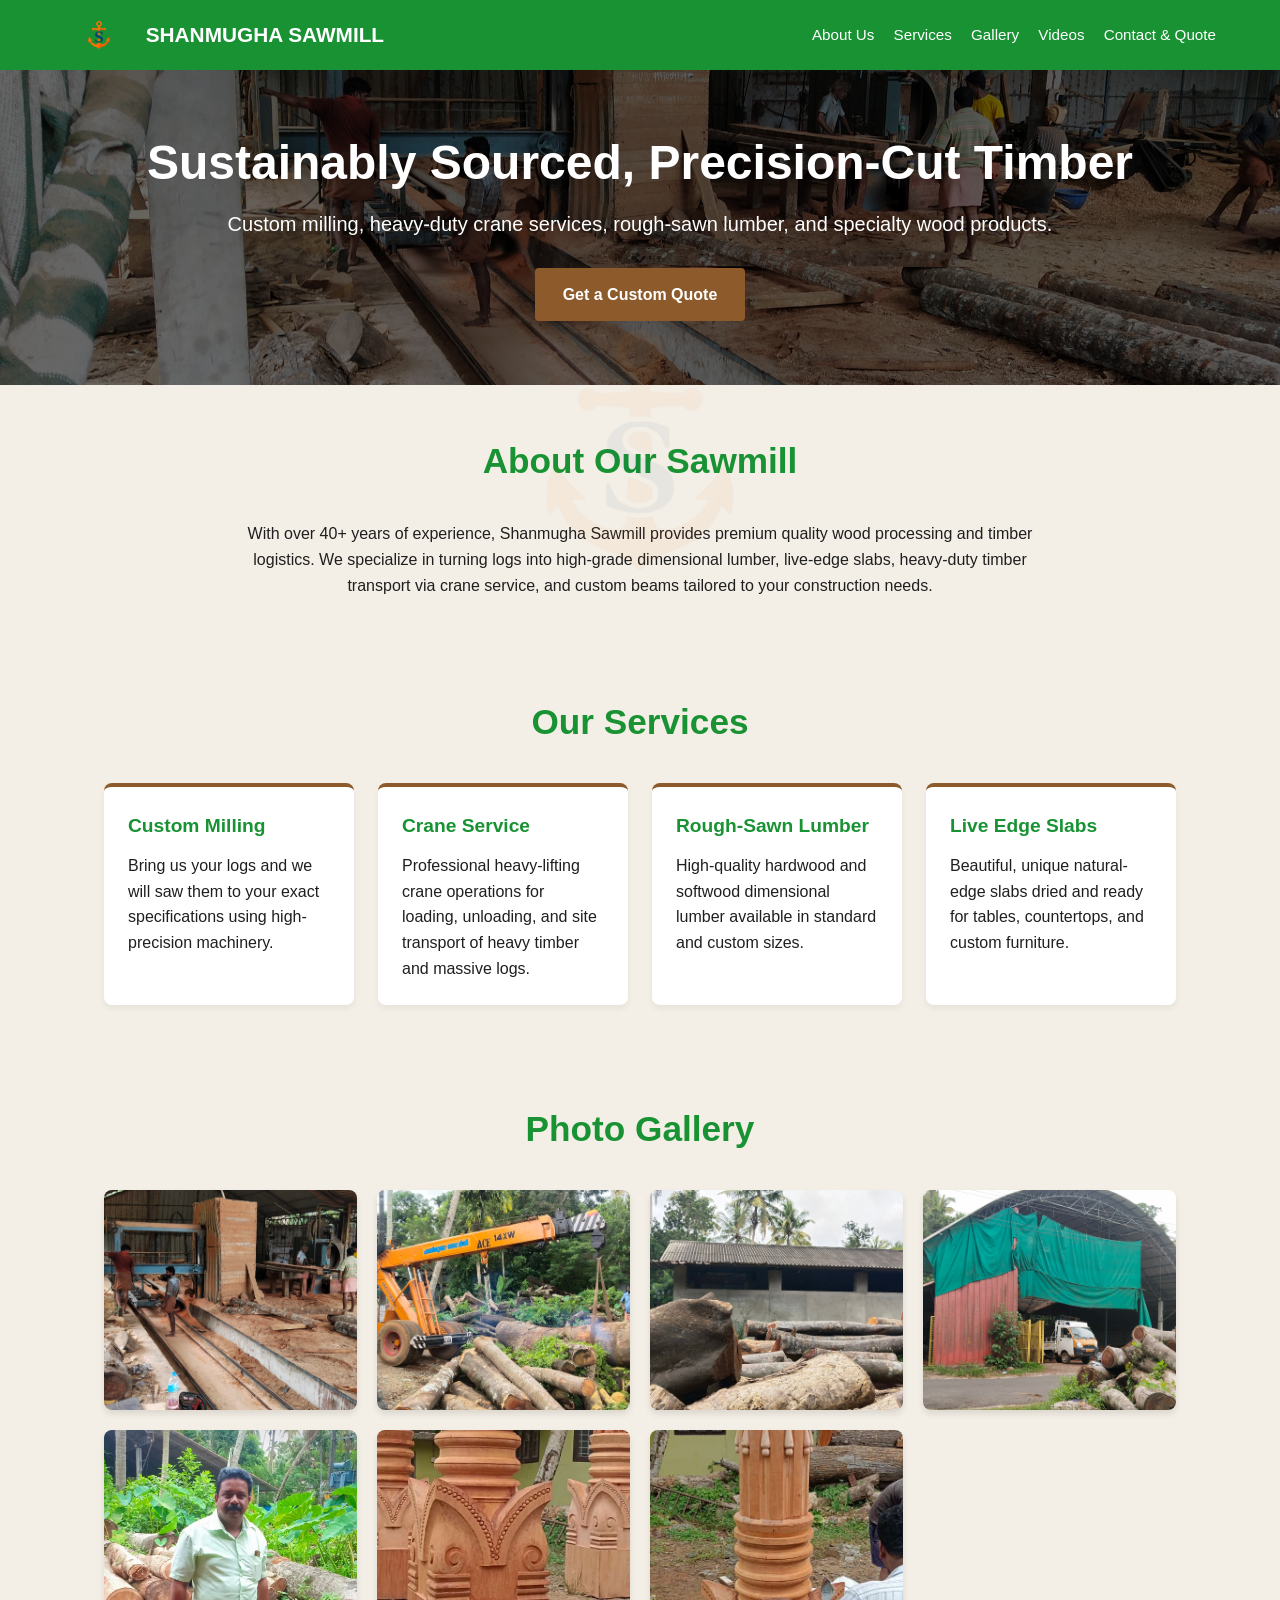
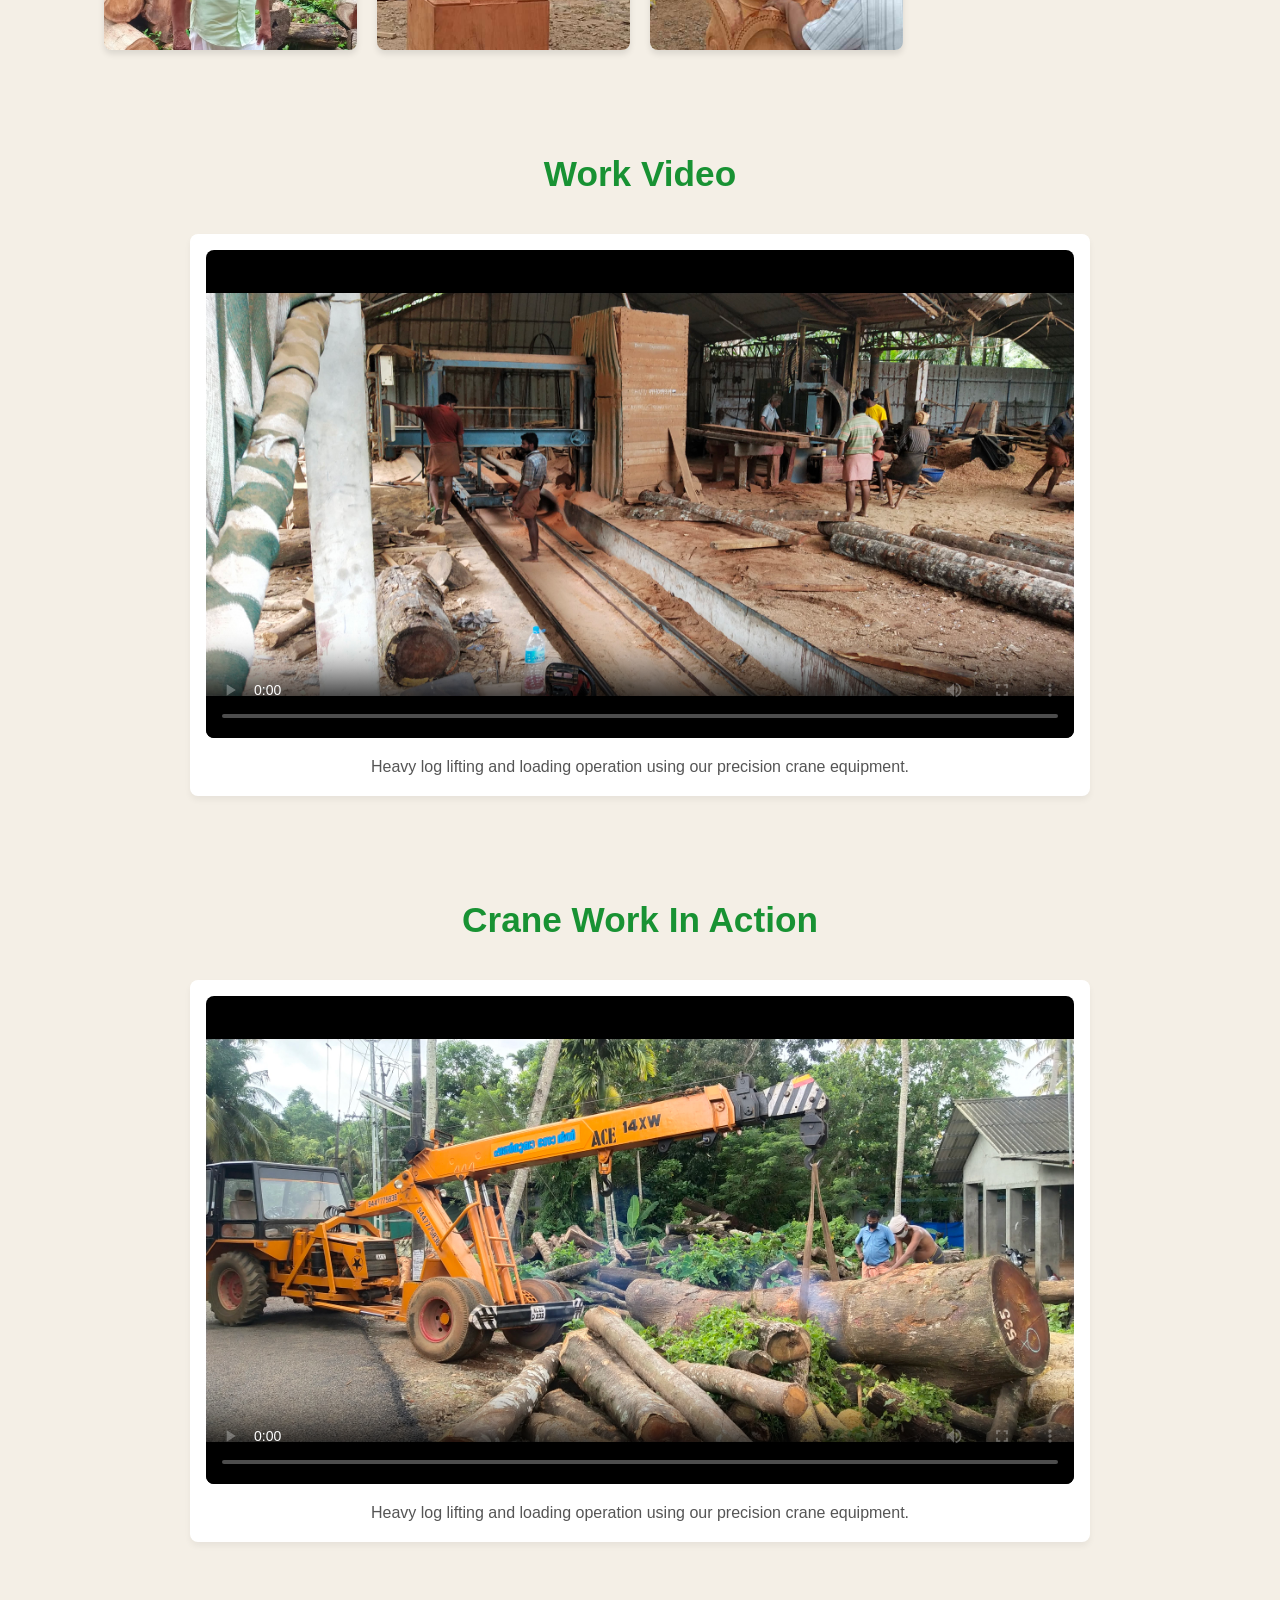
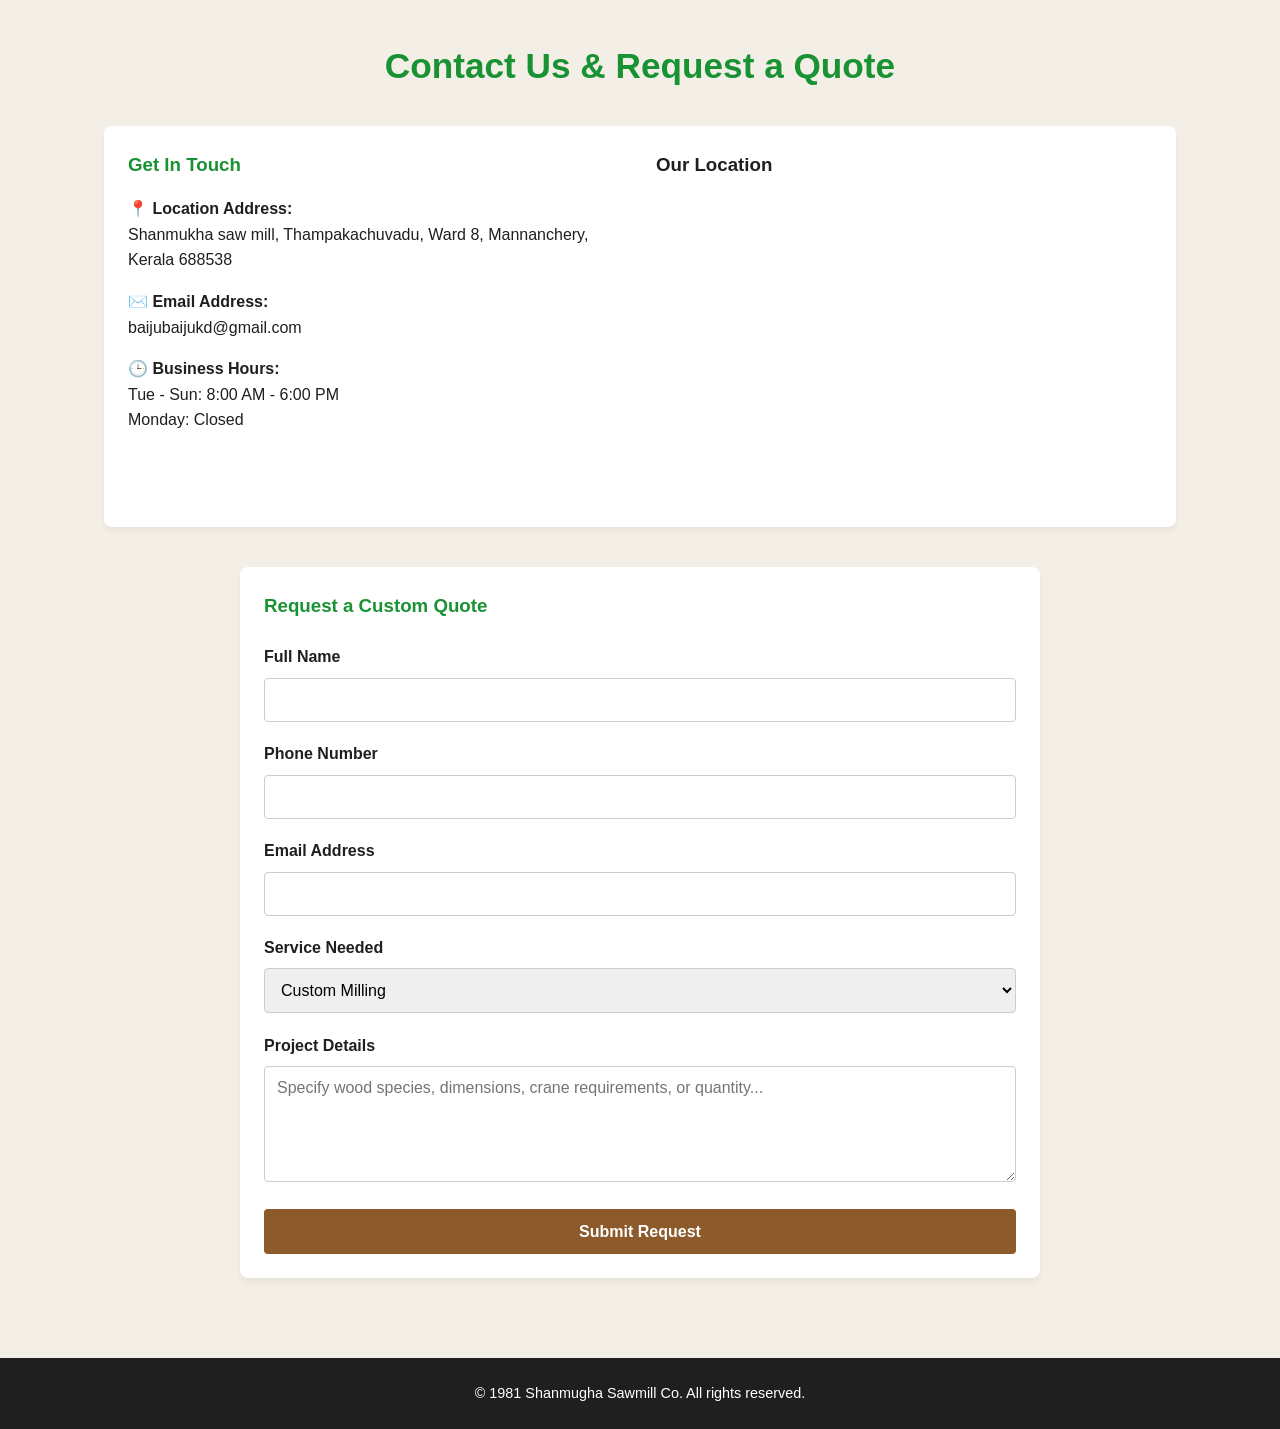
==== commit a9b135e6: "first upload" ====
--- a/index.html
+++ b/index.html
@@ -125,9 +125,7 @@
                 <p><strong>📍 Location Address:</strong><br>
                    Shanmukha saw mill, Thampakachuvadu, Ward 8, Mannanchery, Kerala 688538
                 </p>
-                <p><strong>📞 Phone Numbers:</strong><br>
-                   +91 9447775838
-                </p>
+                
                 <p><strong>✉️ Email Address:</strong><br>
                    baijubaijukd@gmail.com
                 </p>
@@ -145,8 +143,9 @@
         </div>
 
         <!-- Quote Form -->
-        <form class="contact-form" action="#" method="POST">
+        <form class="contact-form" action="https://api.web3forms.com/submit" method="POST">
             <h3 class="form-title">Request a Custom Quote</h3>
+            <input type="hidden" name="access_key" value="301ccf86-a11b-494b-af3e-1070e83be936">
             <div class="form-group">
                 <label for="name">Full Name</label>
                 <input type="text" id="name" name="name" required>
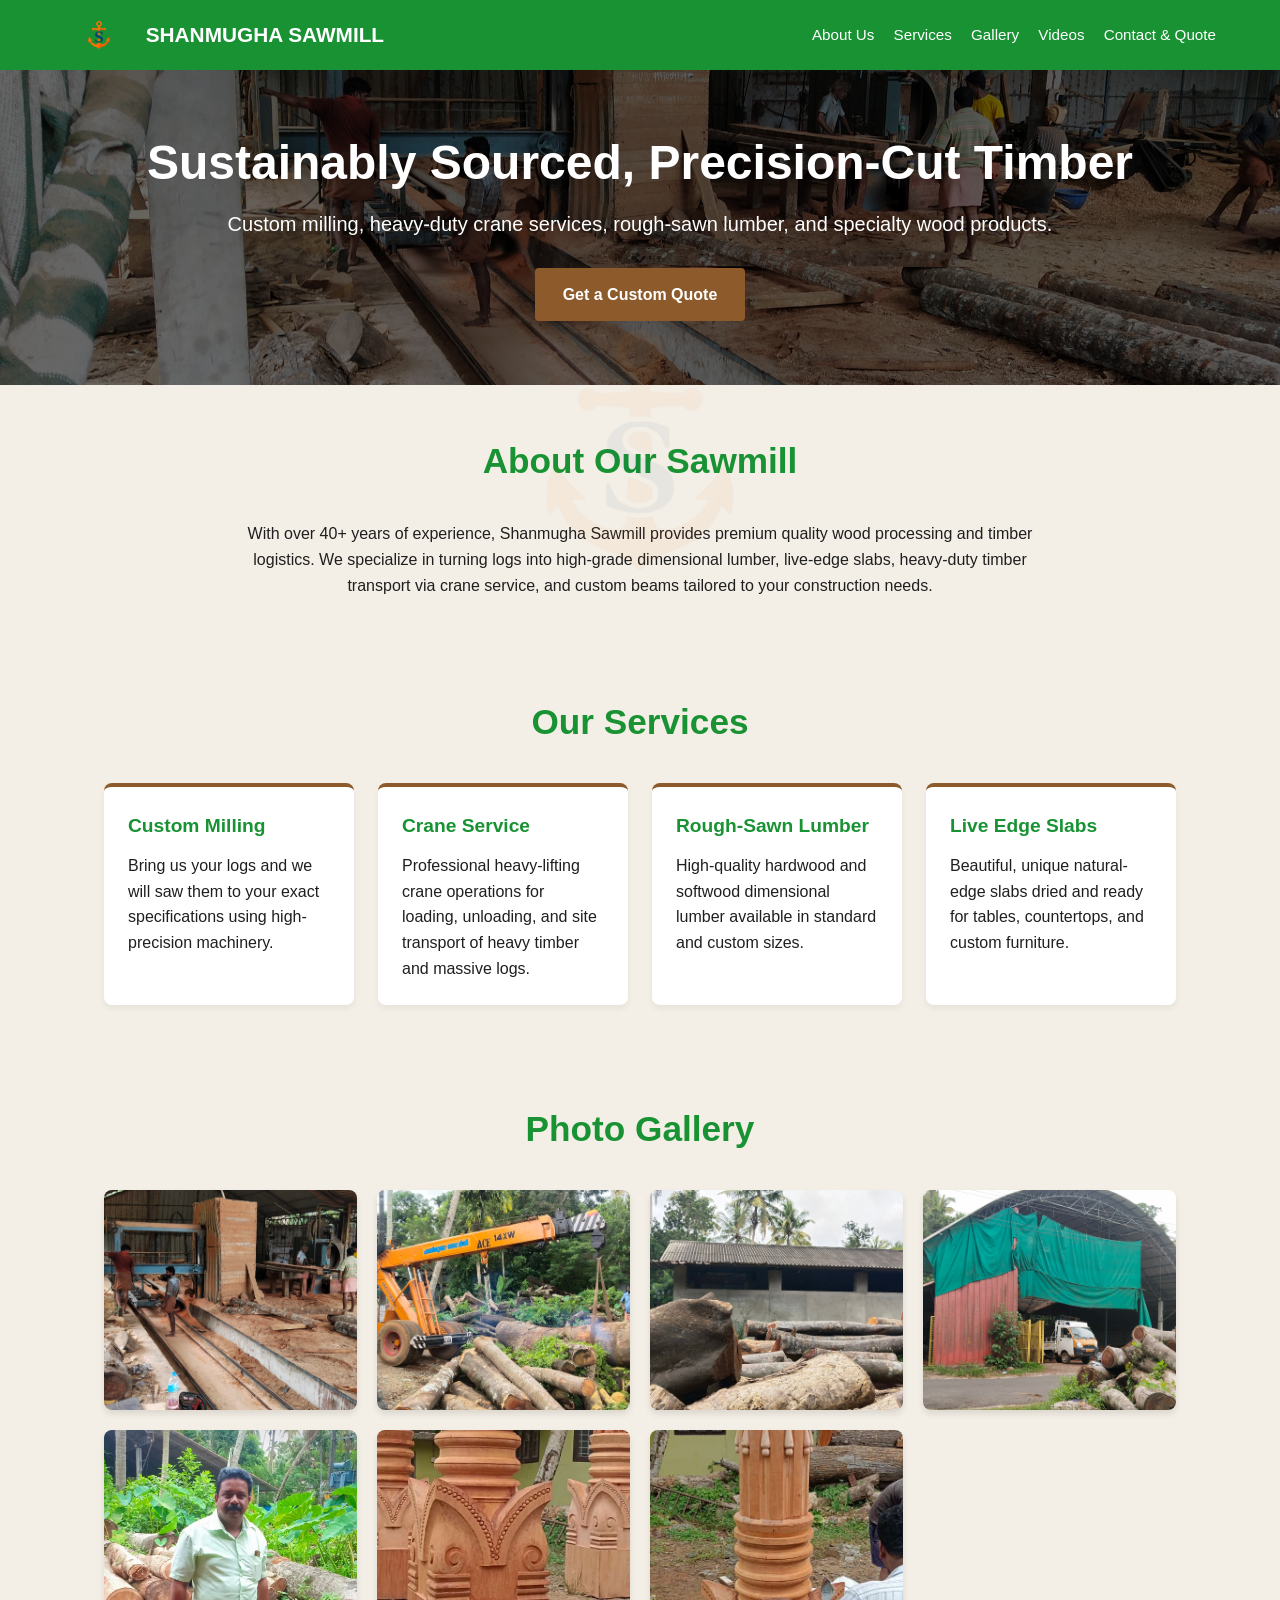
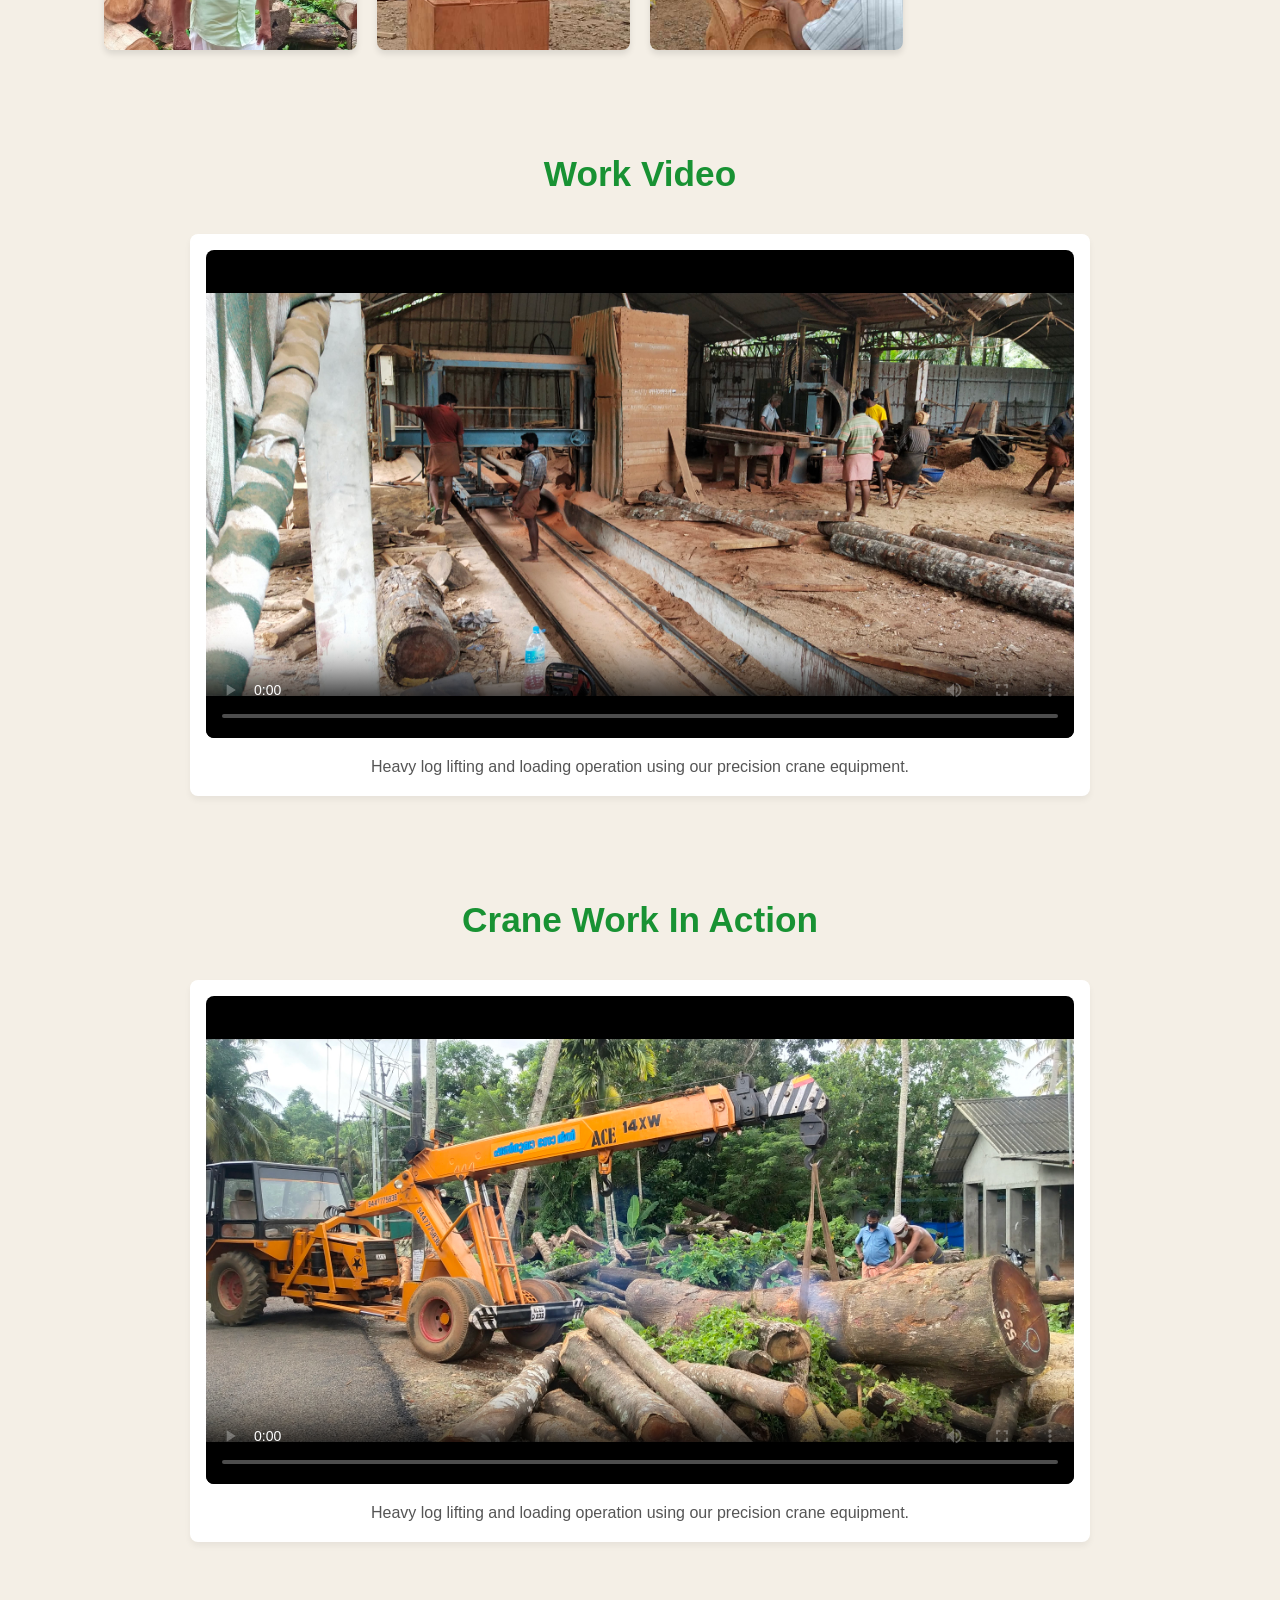
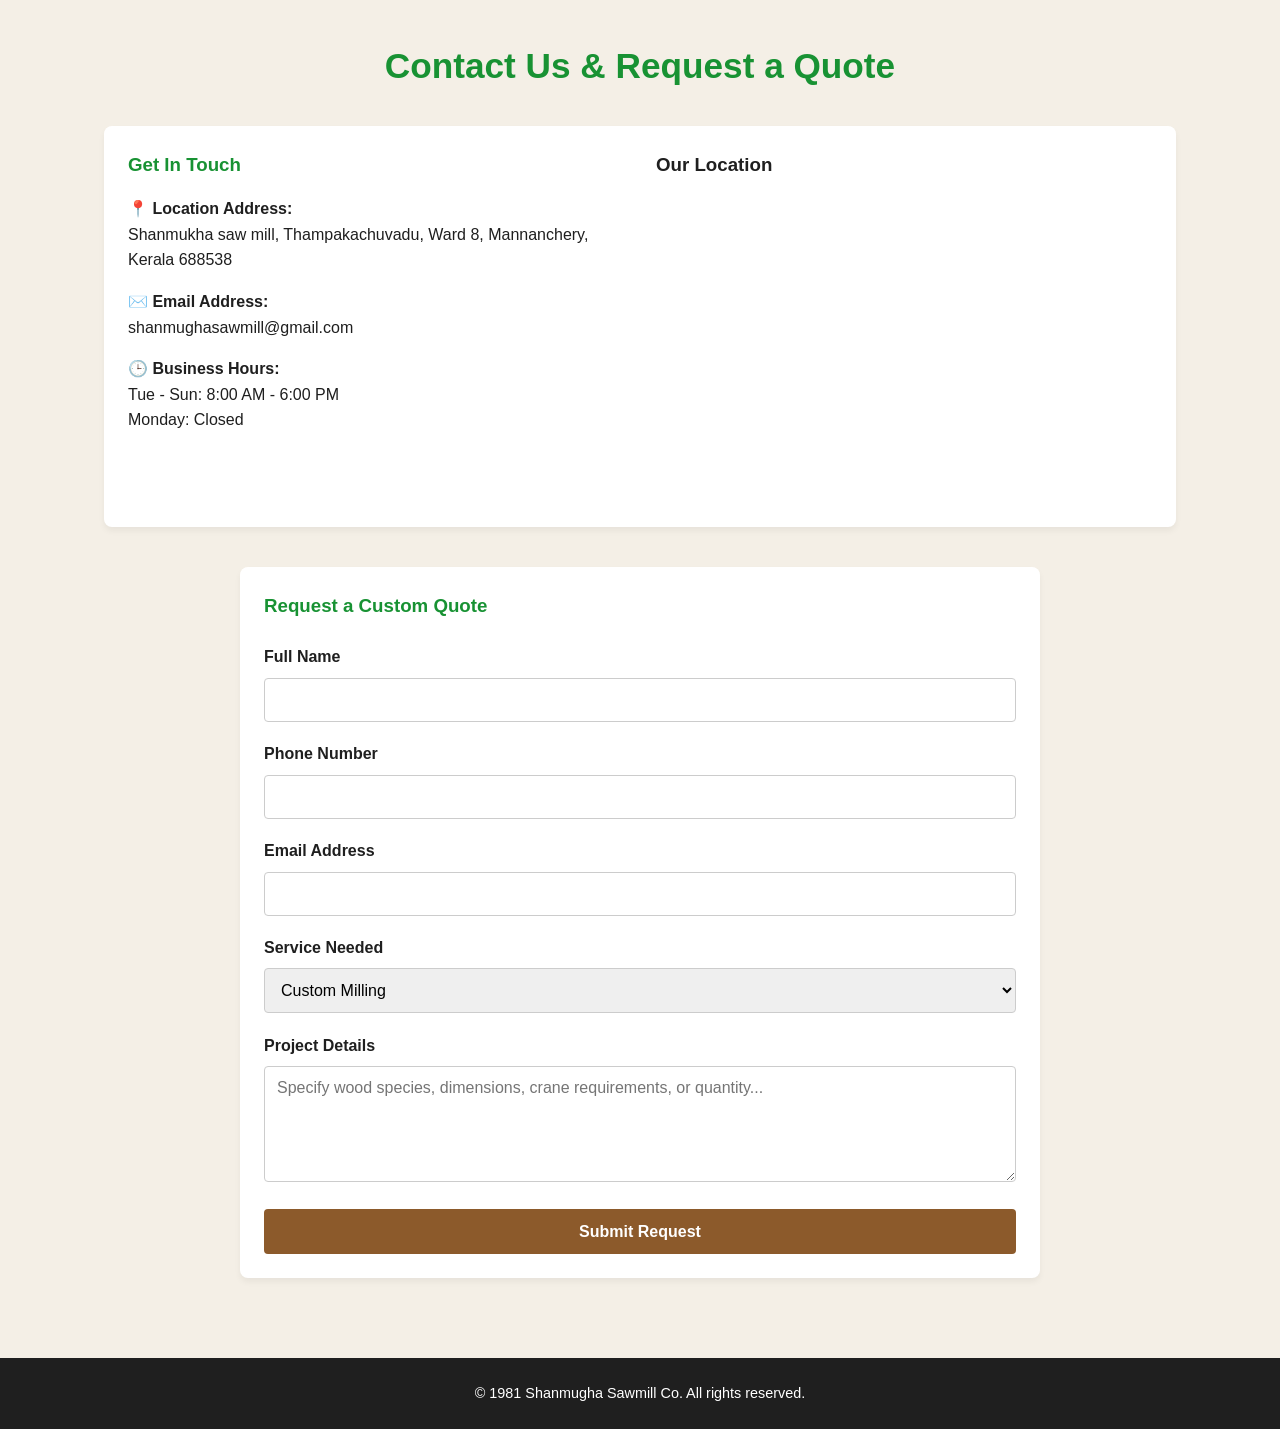
==== commit 2d940dda: "1" ====
--- a/index.html
+++ b/index.html
@@ -127,7 +127,7 @@
                 </p>
                 
                 <p><strong>✉️ Email Address:</strong><br>
-                   baijubaijukd@gmail.com
+                   shanmughasawmill@gmail.com
                 </p>
                 <p><strong>🕒 Business Hours:</strong><br>
                    Tue - Sun: 8:00 AM - 6:00 PM<br>
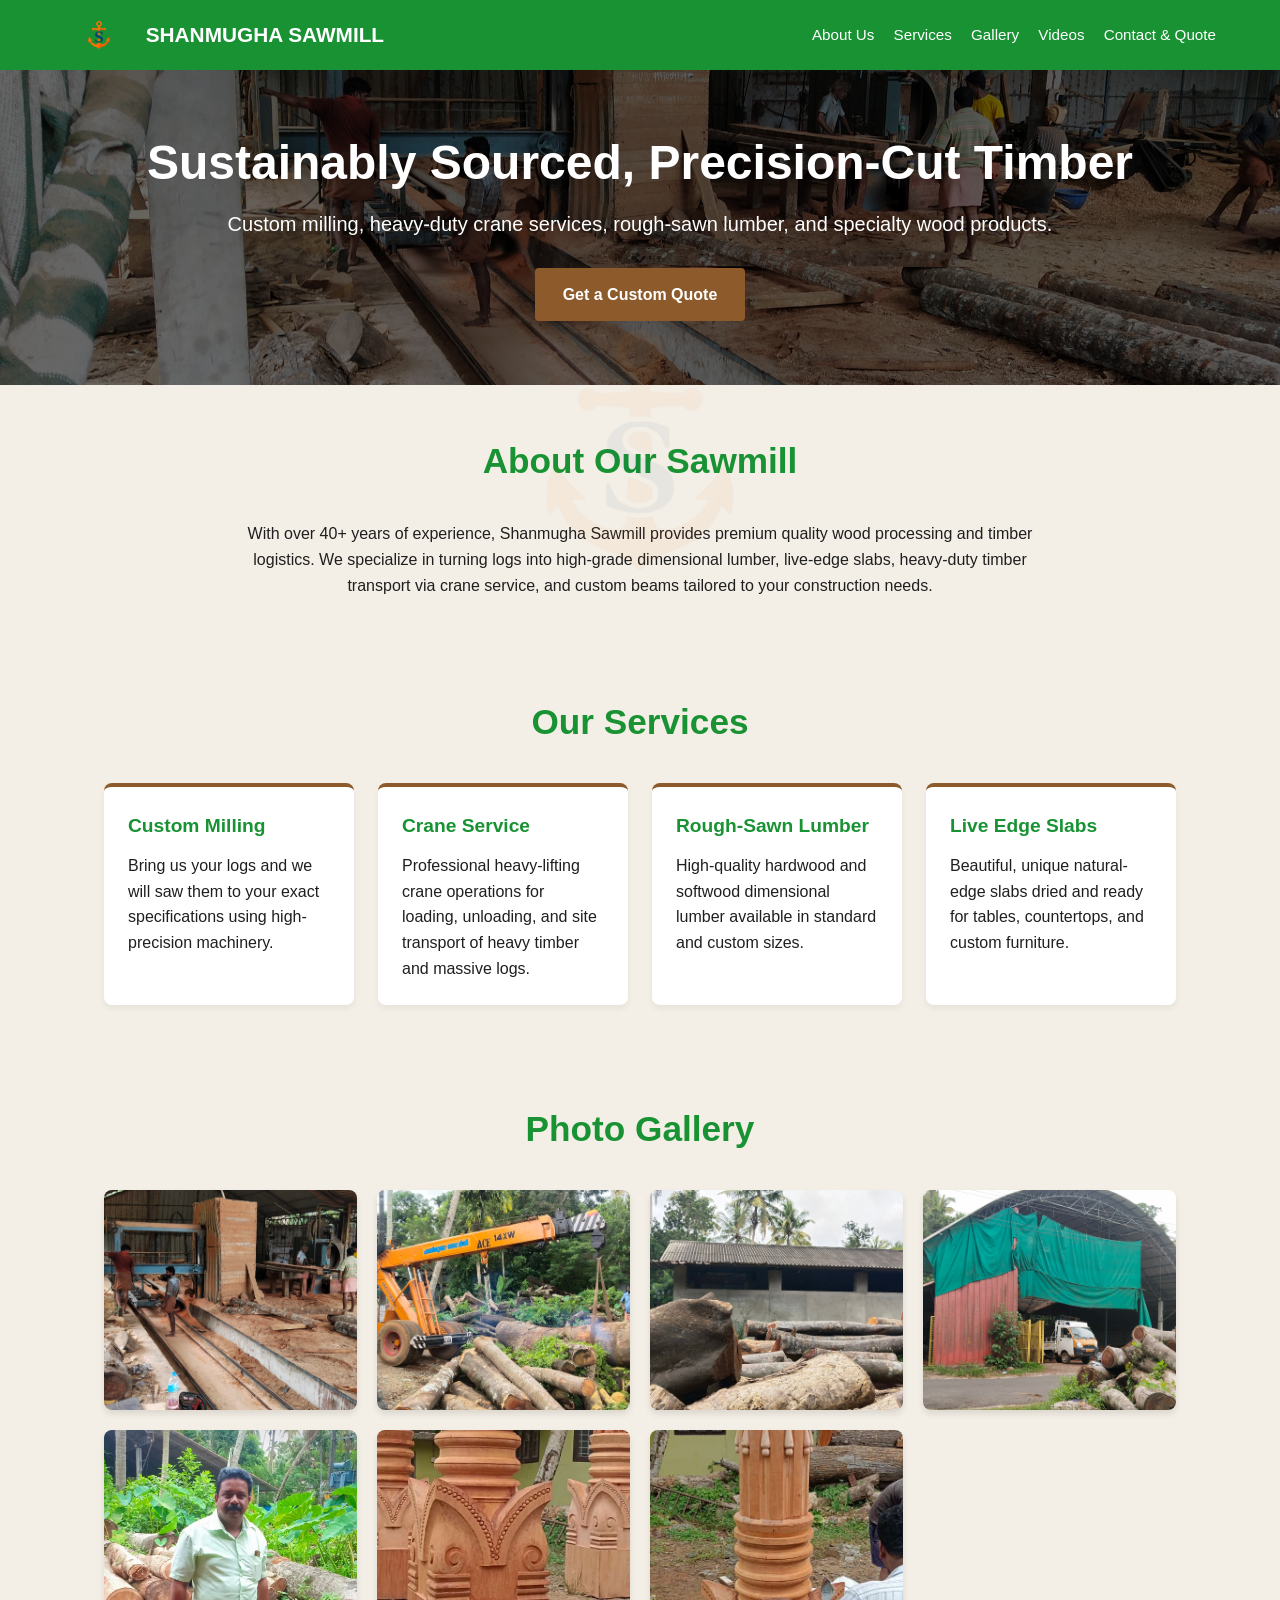
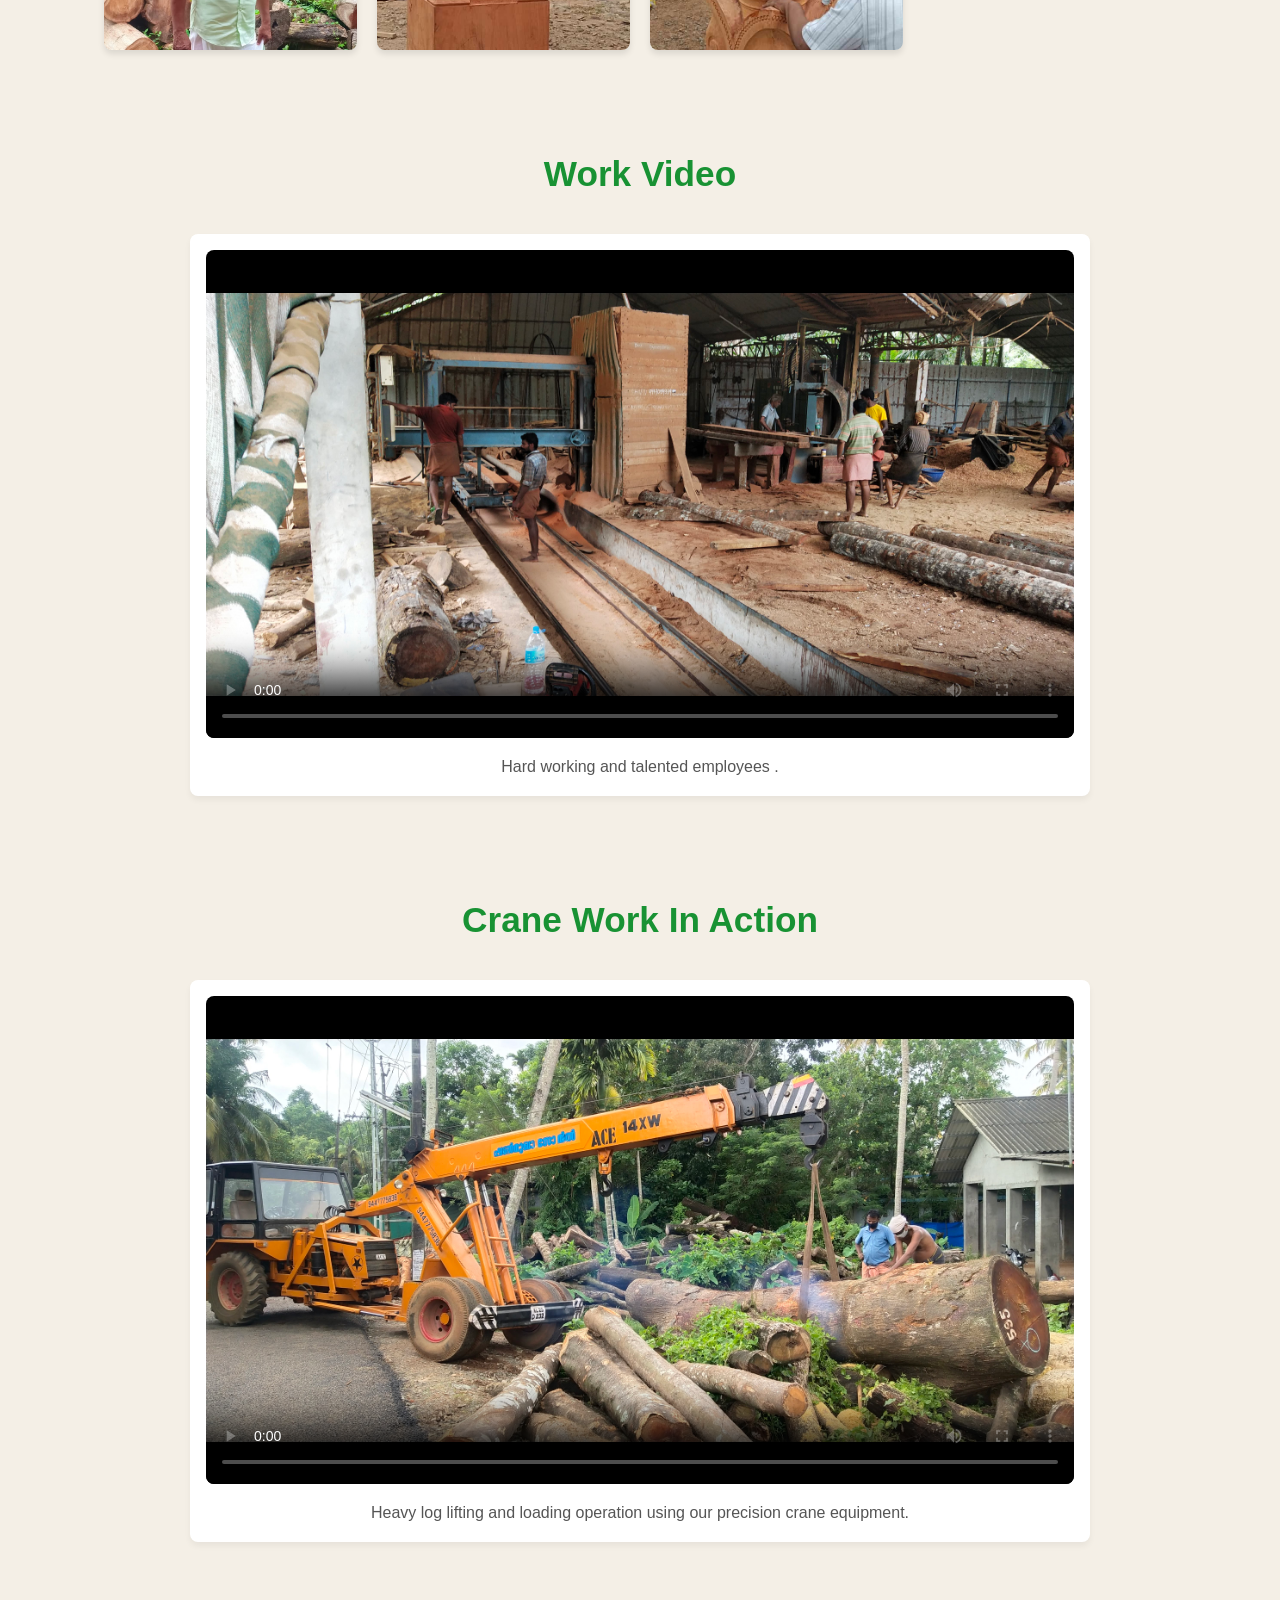
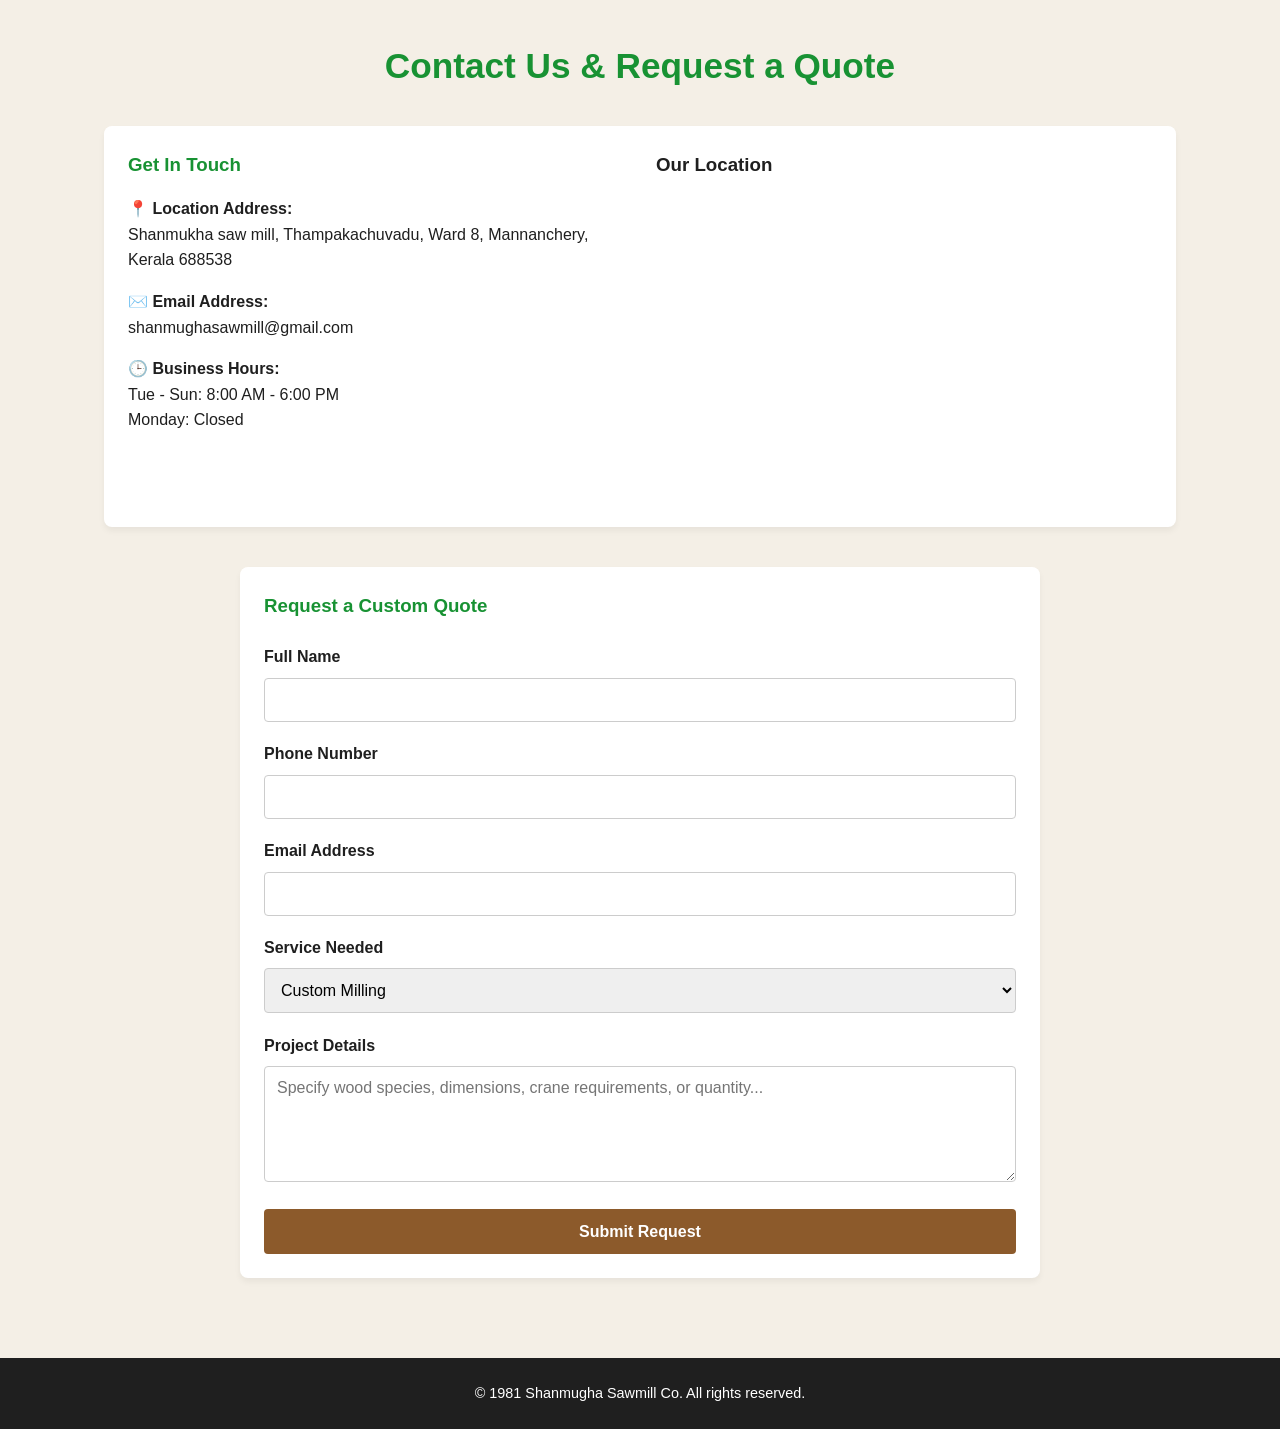
==== commit fcbd9435: "test" ====
--- a/index.html
+++ b/index.html
@@ -98,7 +98,7 @@
                     Your browser does not support the video tag.
                 </video>
             </div>
-            <p class="video-caption">Heavy log lifting and loading operation using our precision crane equipment.</p>
+            <p class="video-caption">Hard working and talented employees .</p>
         </div>
     </section>
 
@@ -145,7 +145,7 @@
         <!-- Quote Form -->
         <form class="contact-form" action="https://api.web3forms.com/submit" method="POST">
             <h3 class="form-title">Request a Custom Quote</h3>
-            <input type="hidden" name="access_key" value="301ccf86-a11b-494b-af3e-1070e83be936">
+            <input type="hidden" name="access_key" value="80a25000-8186-45de-b922-5250e3acb522">
             <div class="form-group">
                 <label for="name">Full Name</label>
                 <input type="text" id="name" name="name" required>
